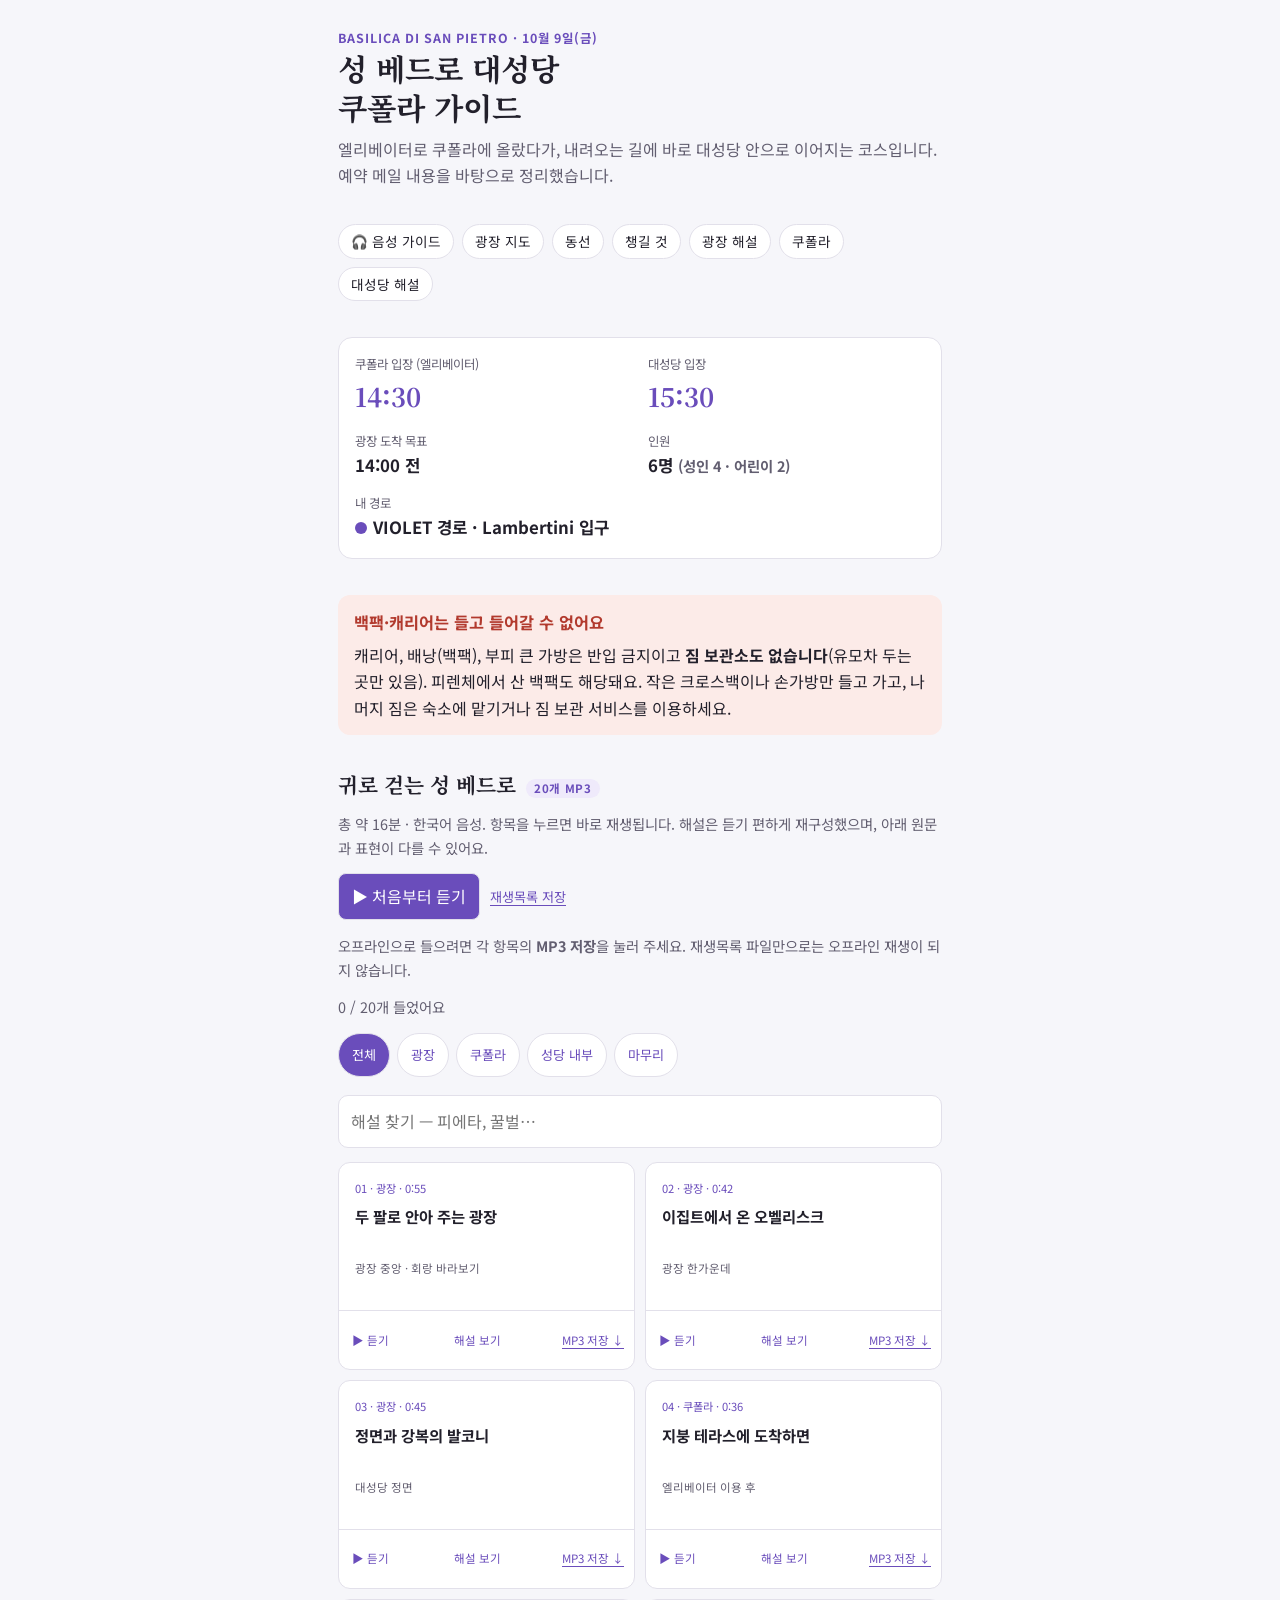
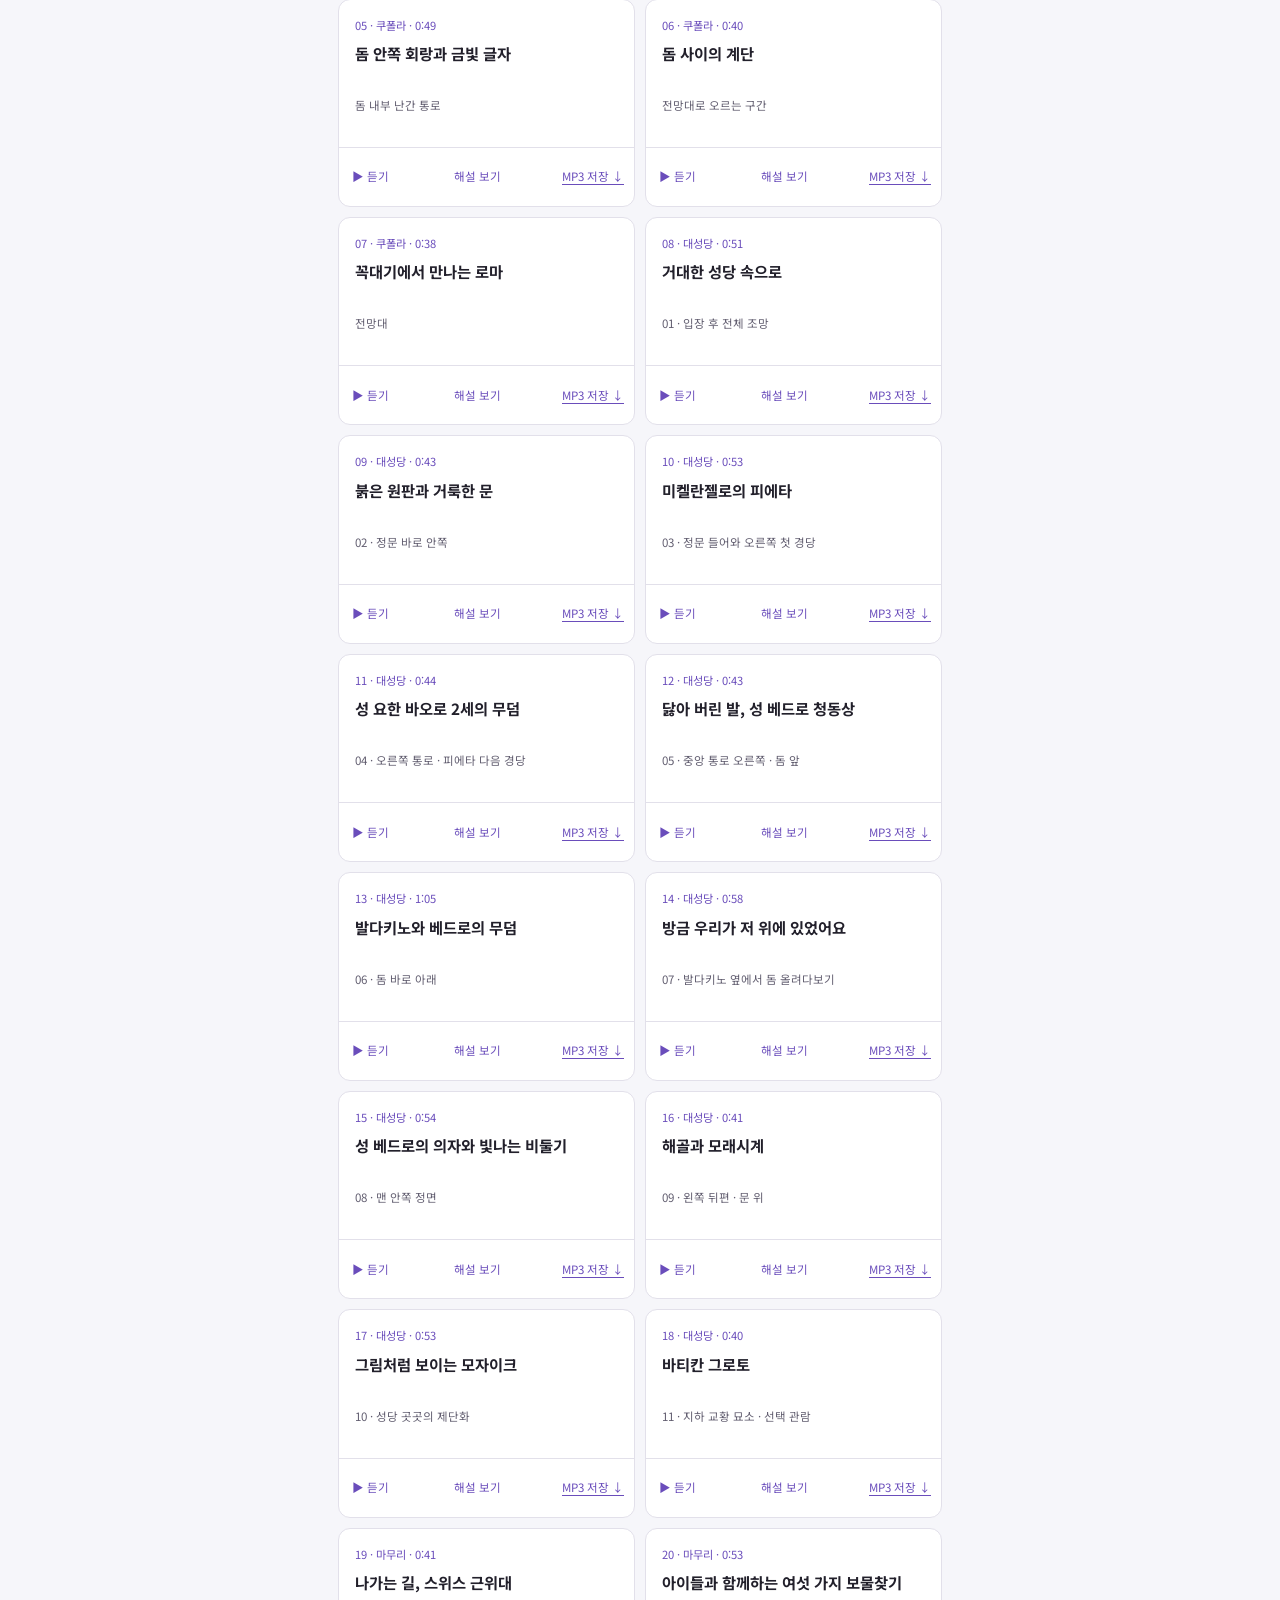
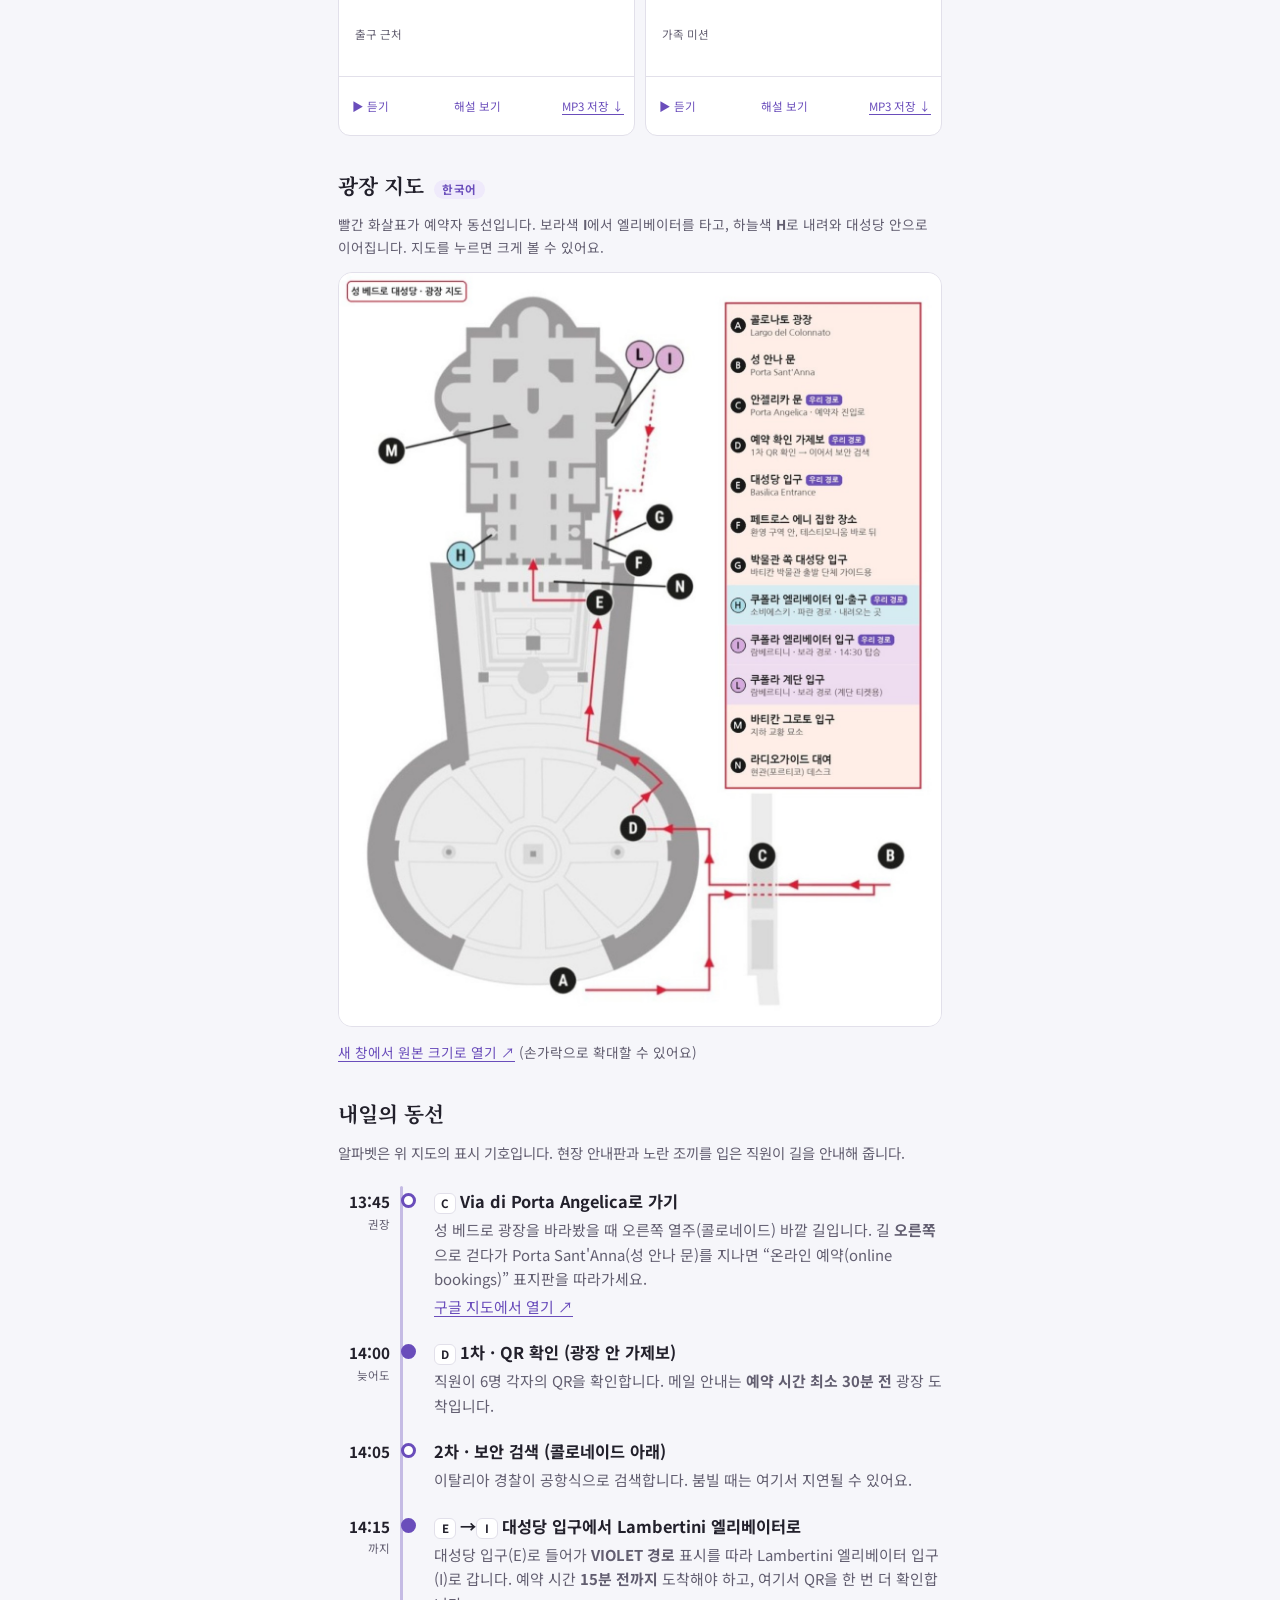
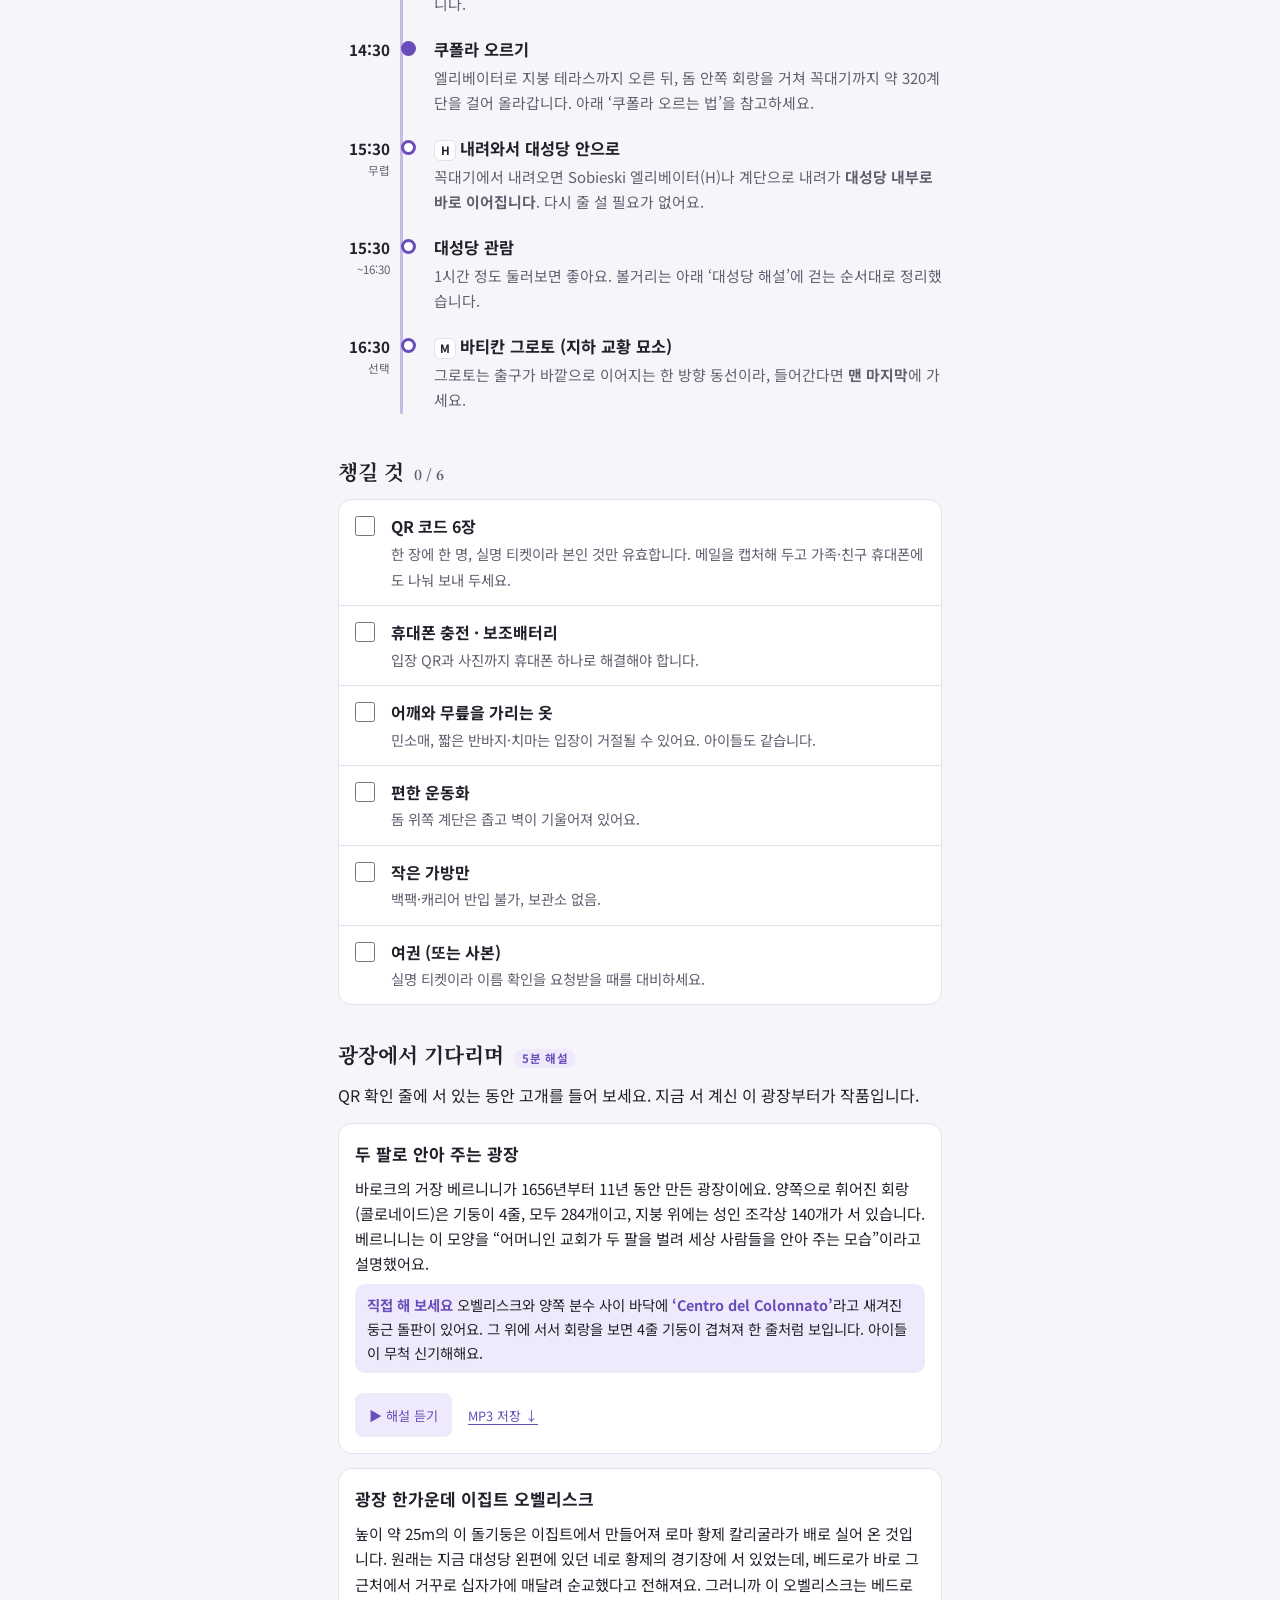
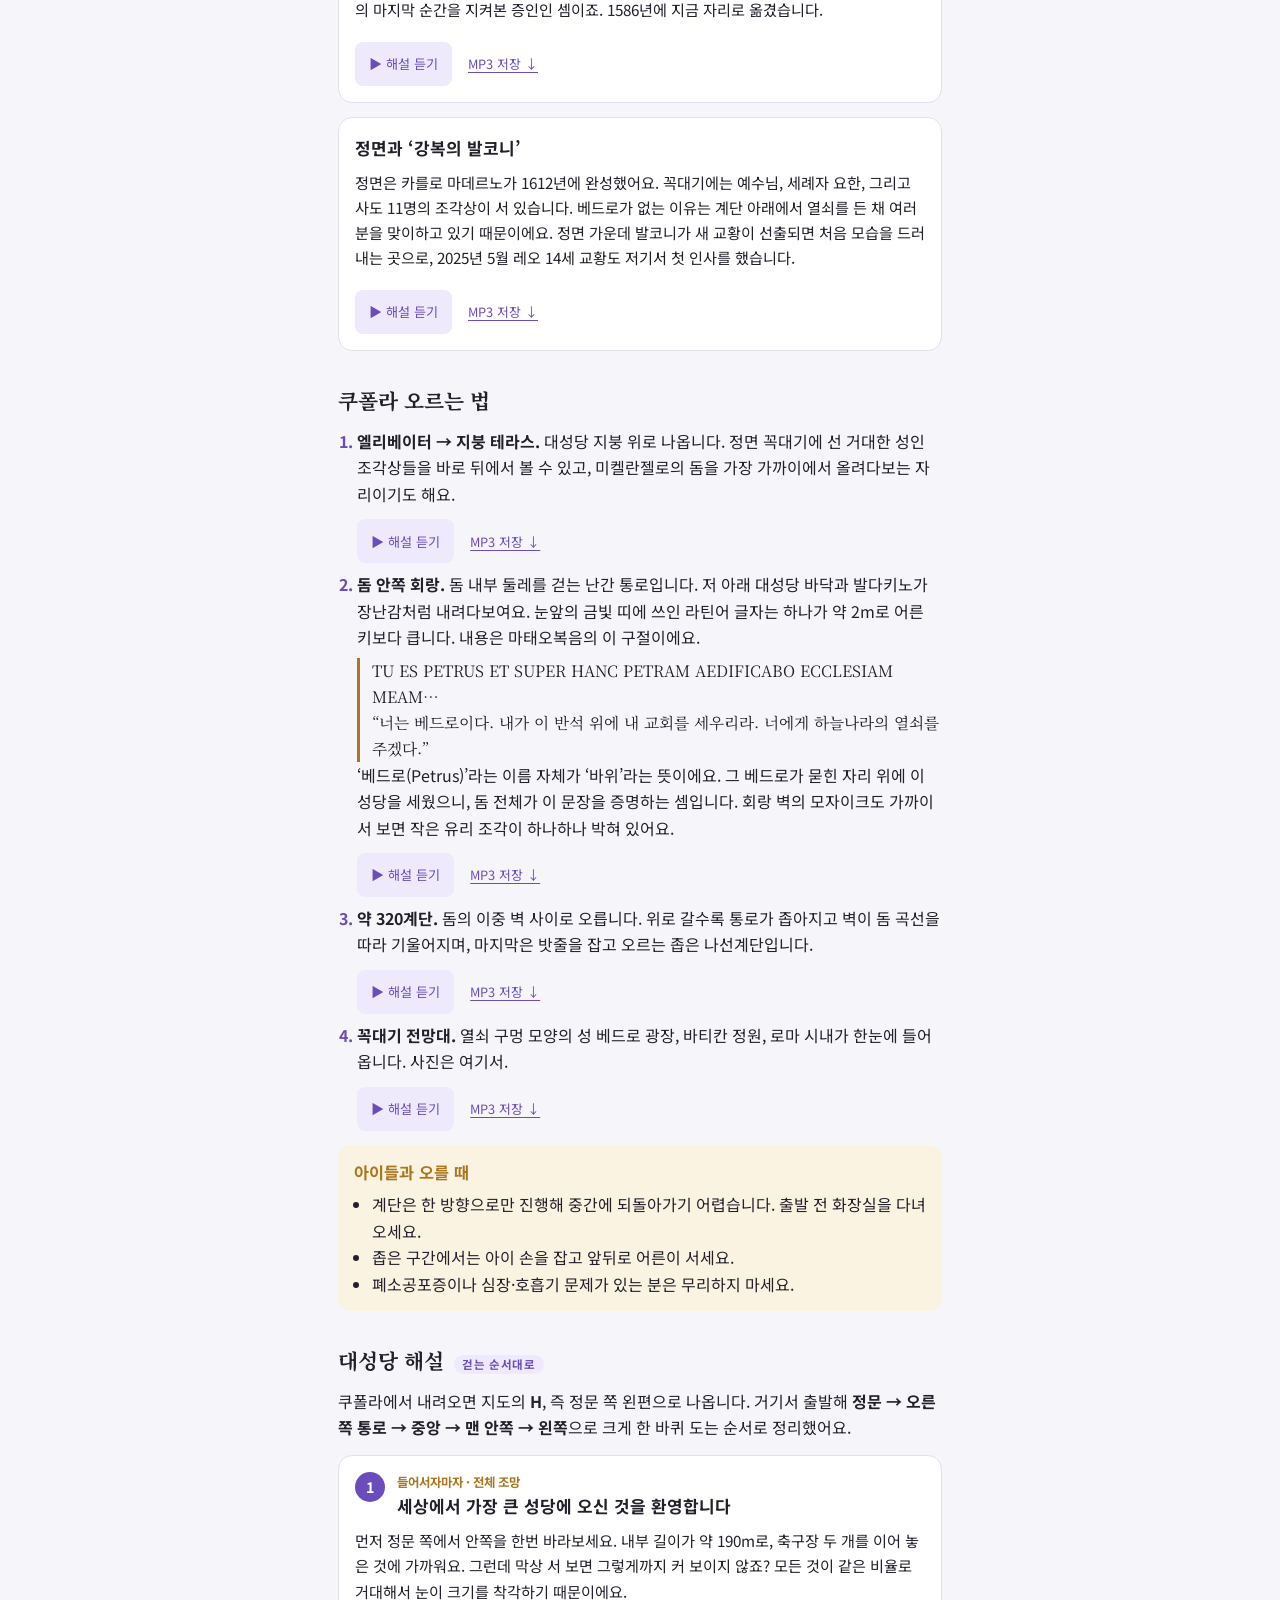
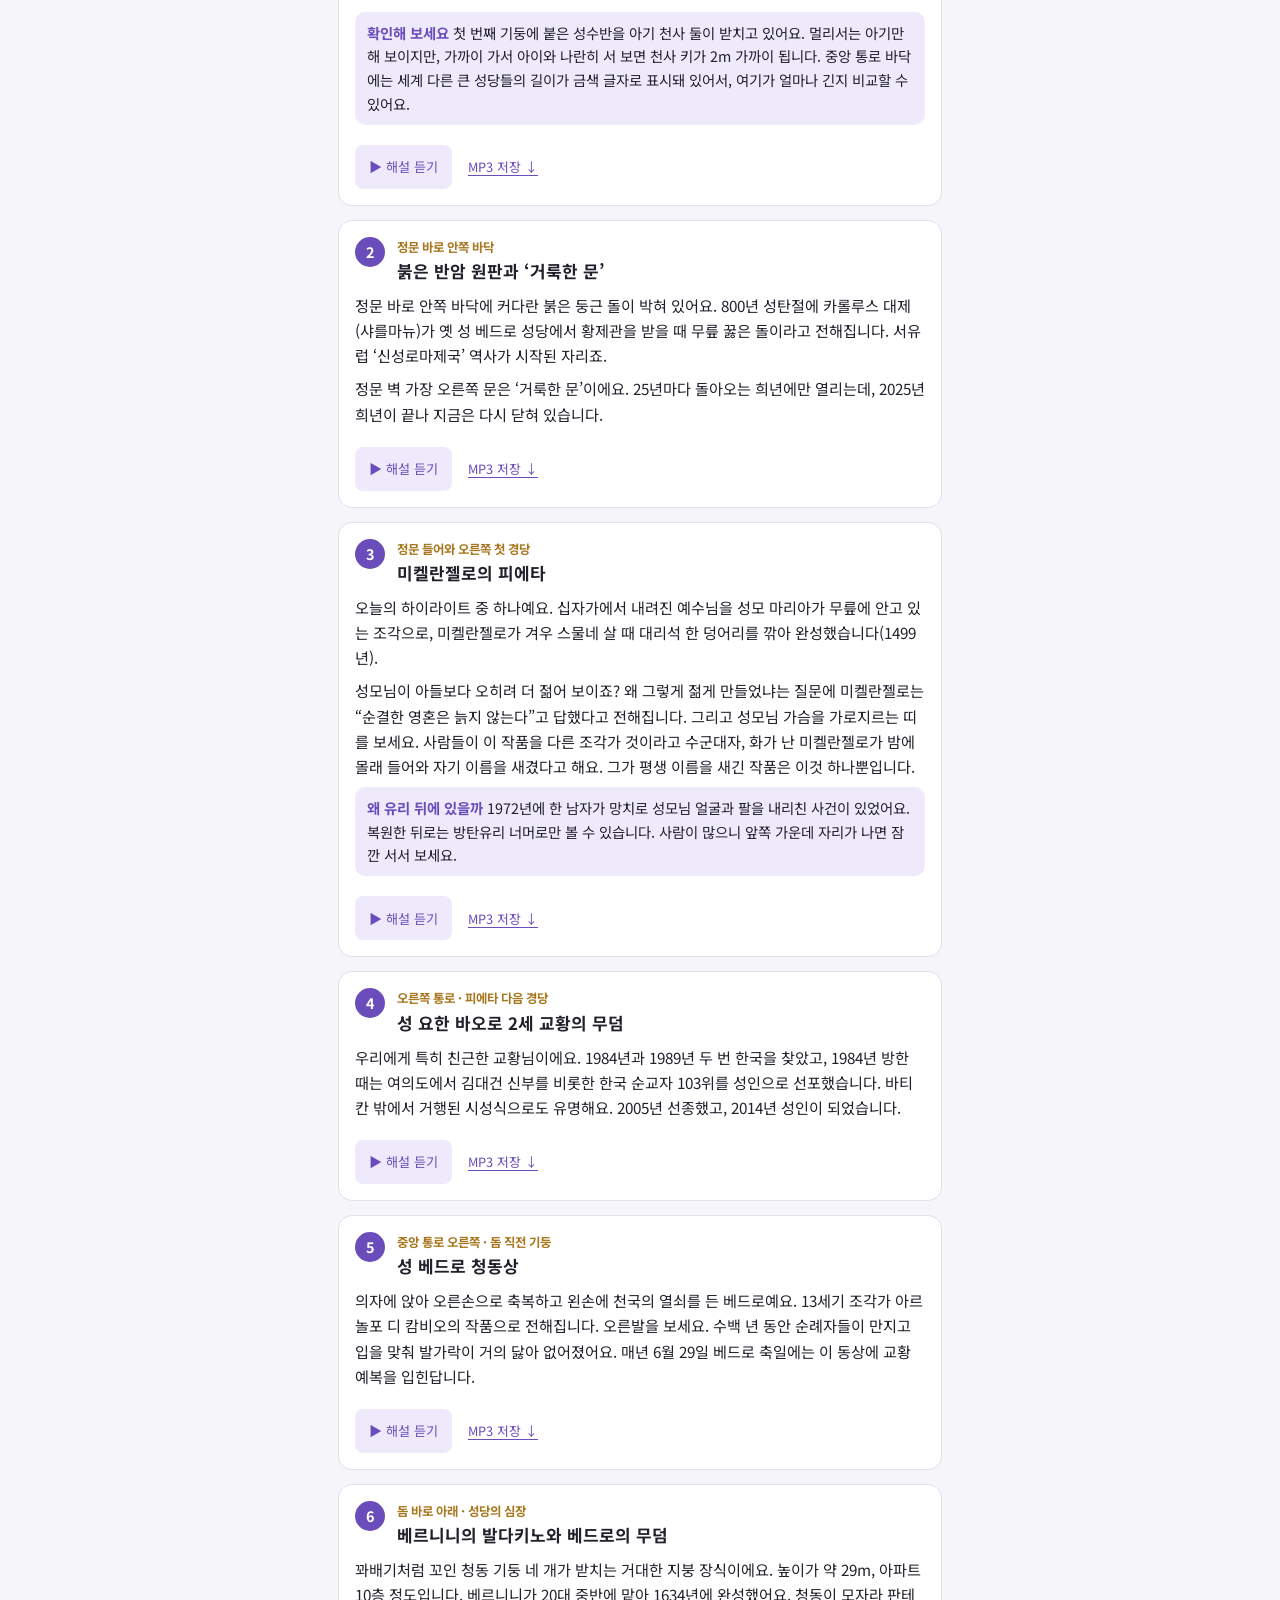
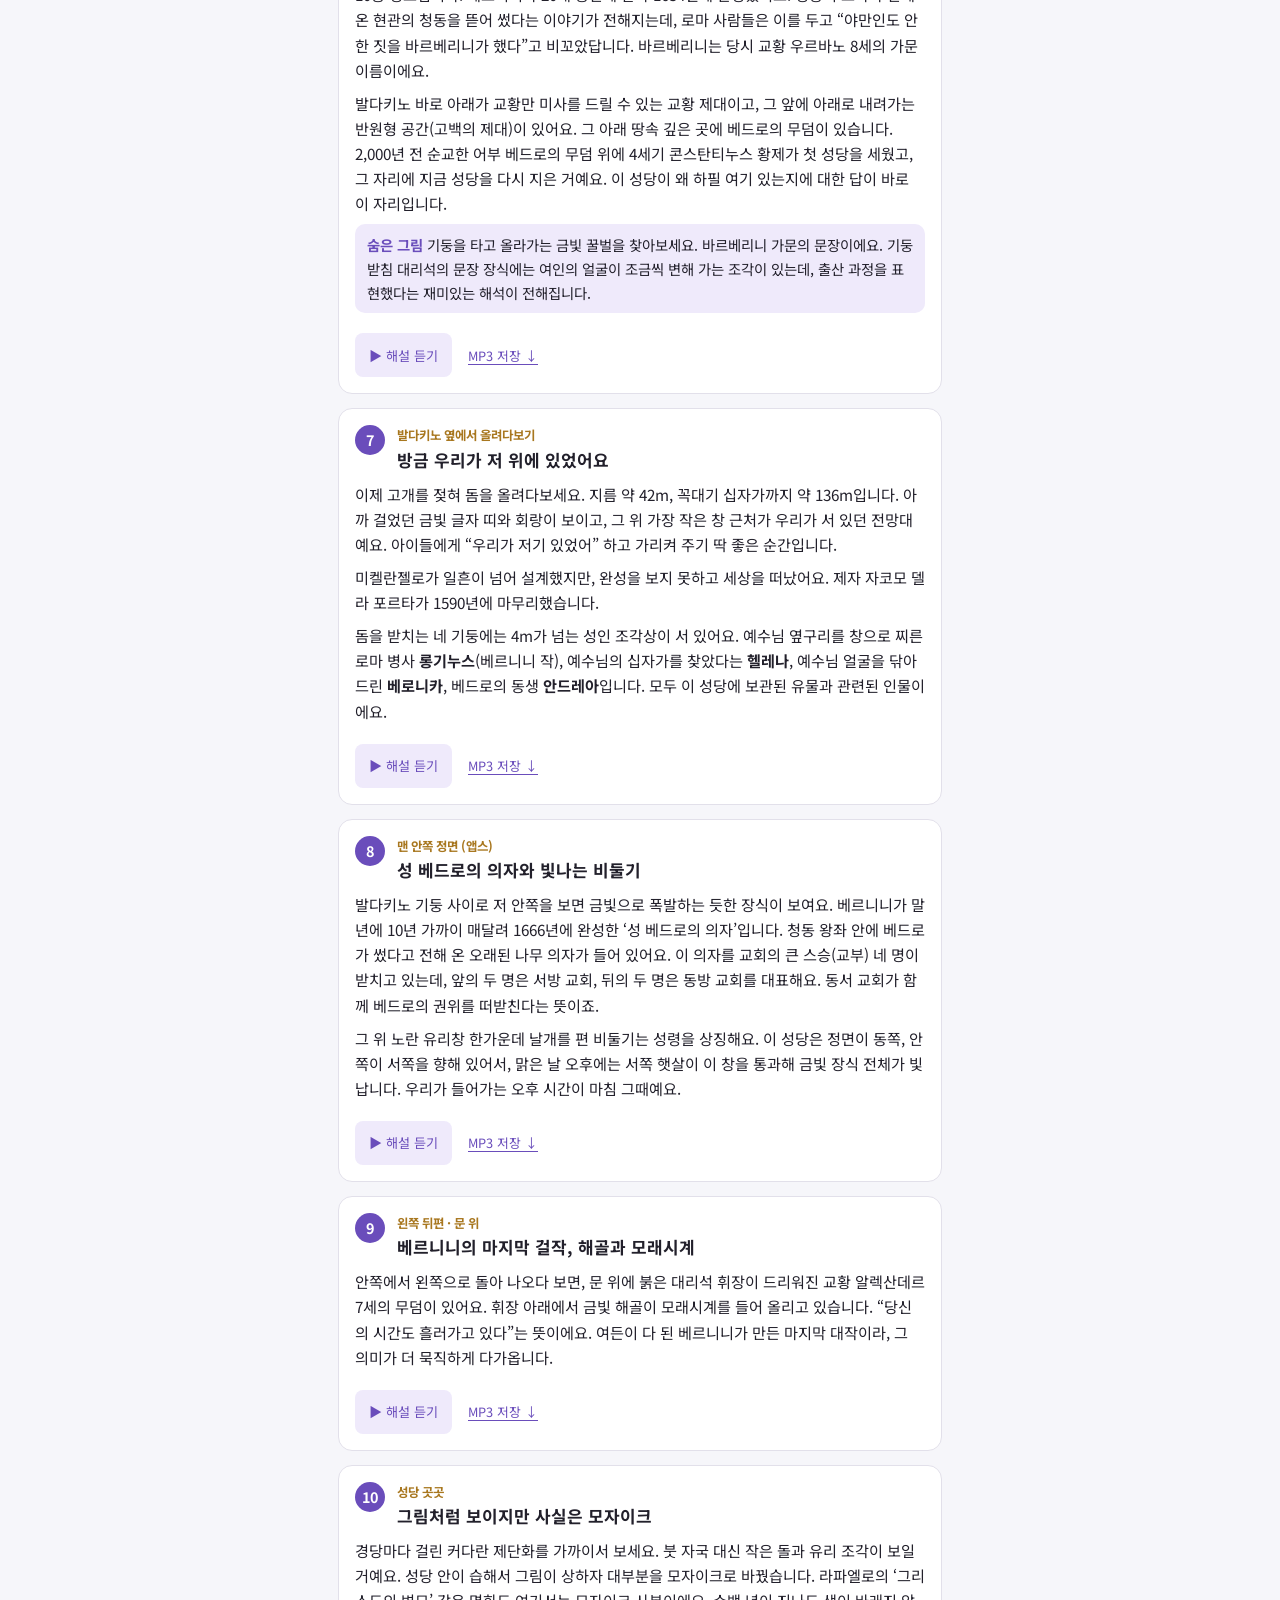
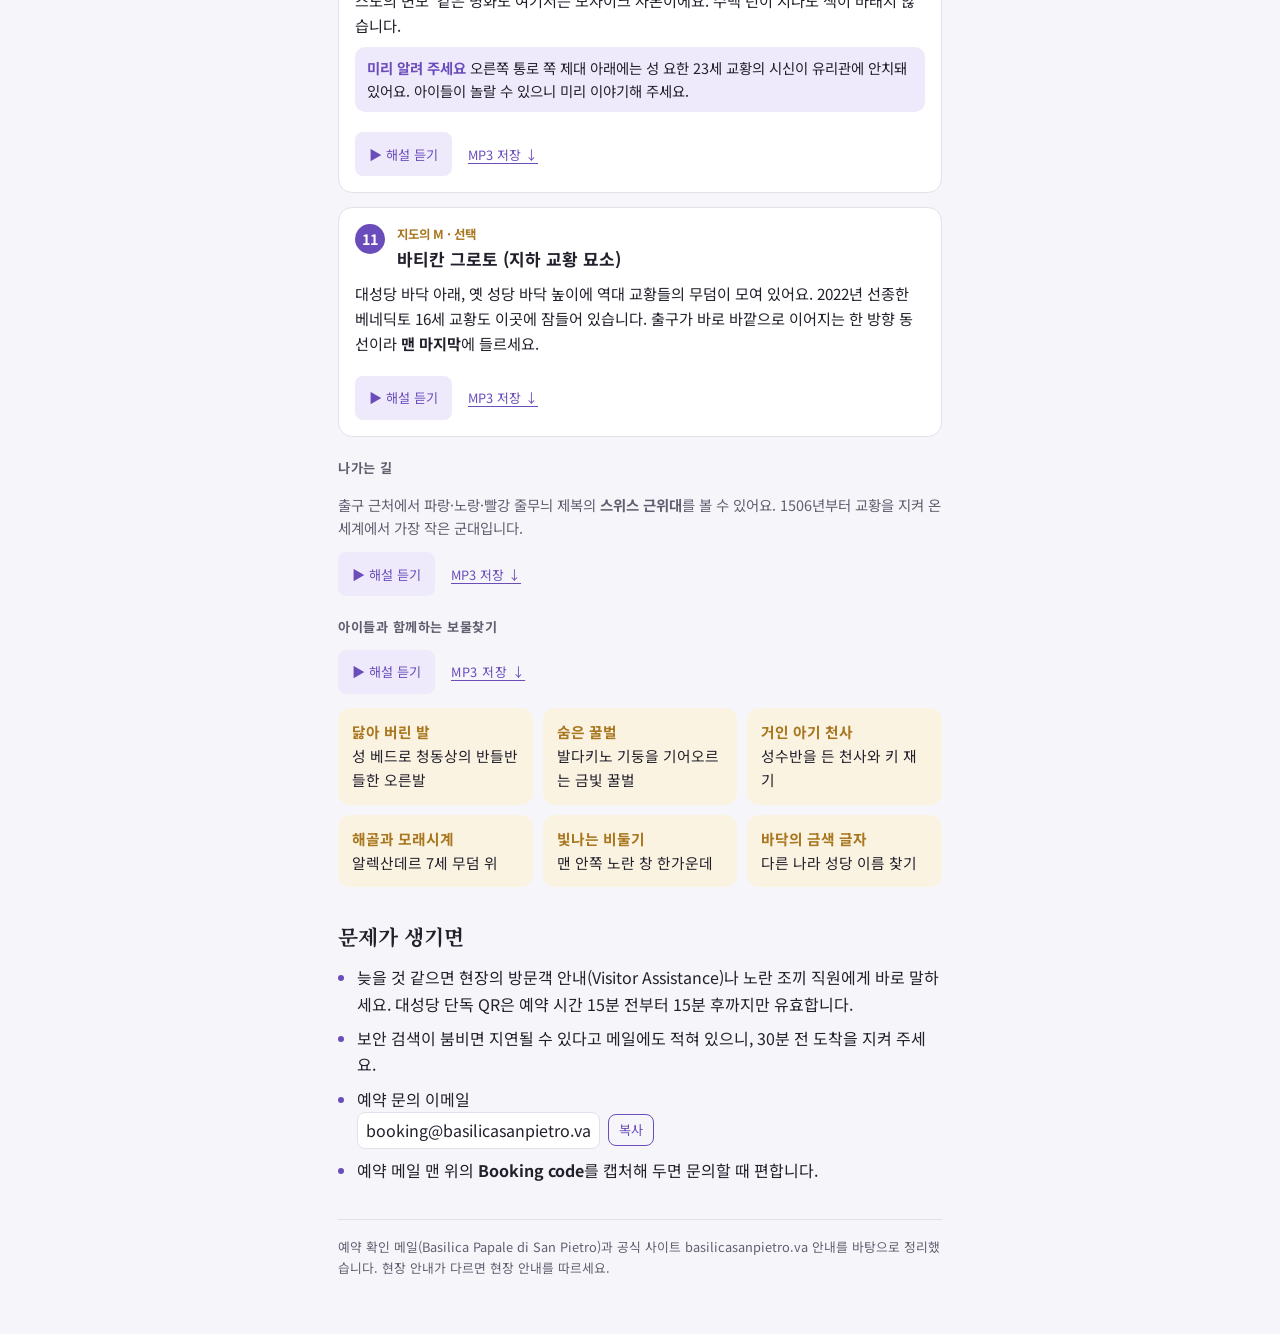
==== st-peters-audio/index.html @ f7f88c73 "Add St. Peter's Korean audio guide with downloadable MP3 tracks" ====
<!doctype html><html lang="ko"><head><meta charset=utf8><meta name=viewport content="width=device-width,initial-scale=1,viewport-fit=cover"><style>:root{color-scheme:light;box-sizing:border-box;padding-top:env(safe-area-inset-top,0px);padding-bottom:env(safe-area-inset-bottom,0px)}html{scroll-padding-top:env(safe-area-inset-top,0px)}body{margin:0;padding:0;font:14px -apple-system,BlinkMacSystemFont,sans-serif;background:#faf9f5;color:#141413}img{max-width:100%}[hidden]:not([hidden=until-found i]){display:none!important}</style><link rel="stylesheet" href="audio-guide.css"></head><body>
<title>성 베드로 쿠폴라 가이드</title>
<link rel="preconnect" href="https://fonts.googleapis.com">
<link rel="preconnect" href="https://fonts.gstatic.com" crossorigin>
<link rel="stylesheet" href="https://fonts.googleapis.com/css2?family=Noto+Sans+KR:wght@400;500;700&family=Noto+Serif+KR:wght@600;700&display=swap">
<style>
/* Layout: one narrow phone-first column; a violet "route rail" ties the day's steps together, mirroring the VIOLET route on the ticket */
:root{
  --bg:#f6f6fa; --surface:#ffffff; --fg:#22202b; --muted:#625e70; --line:#e2e0ea;
  --violet:#6a4dbb; --violet-soft:#efeafb; --gold:#a8771f; --gold-soft:#fbf3e2;
  --warn:#b23a2e; --warn-soft:#fcebe8;
  --display:"Noto Serif KR","Nanum Myeongjo",serif;
  --body:"Noto Sans KR","Apple SD Gothic Neo","Malgun Gothic",system-ui,sans-serif;
}
@media (prefers-color-scheme: dark){:root:not([data-theme="light"]){
  --bg:#15131b; --surface:#1f1c27; --fg:#ece9f4; --muted:#a8a3b8; --line:#34303f;
  --violet:#a891ef; --violet-soft:#2a2340; --gold:#e2b65e; --gold-soft:#2d2618;
  --warn:#f08a7d; --warn-soft:#3a201d; color-scheme:dark}}
:root[data-theme="dark"]{
  --bg:#15131b; --surface:#1f1c27; --fg:#ece9f4; --muted:#a8a3b8; --line:#34303f;
  --violet:#a891ef; --violet-soft:#2a2340; --gold:#e2b65e; --gold-soft:#2d2618;
  --warn:#f08a7d; --warn-soft:#3a201d; color-scheme:dark}

*{box-sizing:border-box}
[hidden]{display:none!important}
body{background:var(--bg);color:var(--fg);font-family:var(--body);font-size:16px;line-height:1.65;margin:0}
.wrap{max-width:640px;margin:0 auto;padding-inline:18px;padding-block:28px 56px;display:flex;flex-direction:column;gap:36px}
h1,h2{font-family:var(--display);text-wrap:balance;margin:0;line-height:1.3}
h1{font-size:1.9rem}
h2{font-size:1.3rem;display:flex;align-items:baseline;gap:10px}
h3{font-size:1.02rem;margin:0}
p{margin:0}
.eyebrow{font-size:.78rem;letter-spacing:.08em;color:var(--violet);font-weight:700}
.lede{color:var(--muted);margin-top:8px}
section{display:flex;flex-direction:column;gap:14px}
.tag{font-family:var(--body);font-size:.72rem;font-weight:700;letter-spacing:.06em;color:var(--violet);background:var(--violet-soft);padding:2px 8px;border-radius:99px}

/* key facts */
.facts{background:var(--surface);border:1px solid var(--line);border-radius:14px;padding:16px;display:grid;grid-template-columns:1fr 1fr;gap:14px 16px}
.fact{min-width:0}
.fact .k{font-size:.78rem;color:var(--muted)}
.fact .v{font-weight:700;font-size:1.05rem;font-variant-numeric:tabular-nums}
.fact .v.big{font-size:1.6rem;color:var(--violet);font-family:var(--display)}
.fact.wide{grid-column:1/-1}
.route{display:inline-flex;align-items:center;gap:6px}
.dot{width:12px;height:12px;border-radius:50%;background:var(--violet);display:inline-block;flex:none}

/* callouts */
.call{border-radius:12px;padding:14px 16px;display:flex;flex-direction:column;gap:6px}
.call.warn{background:var(--warn-soft)}
.call.warn h3{color:var(--warn)}
.call.gold{background:var(--gold-soft)}
.call.gold h3{color:var(--gold)}
.call ul{margin:0;padding-left:1.1em}

/* timeline */
.tl{list-style:none;margin:0;padding:0;position:relative}
.tl::before{content:"";position:absolute;left:62px;top:8px;bottom:8px;width:3px;background:var(--violet);opacity:.35;border-radius:2px}
.tl li{display:grid;grid-template-columns:52px 24px 1fr;gap:0 10px;padding-block:10px}
.tl .t{font-variant-numeric:tabular-nums;font-weight:700;font-size:.95rem;text-align:right;padding-top:1px}
.tl .t small{display:block;font-weight:400;color:var(--muted);font-size:.72rem}
.tl .m{width:15px;height:15px;border-radius:50%;background:var(--surface);border:3px solid var(--violet);margin:5px 0 0 1px;position:relative;z-index:1}
.tl li.key .m{background:var(--violet)}
.tl .c{min-width:0;display:flex;flex-direction:column;gap:3px}
.tl .c p{color:var(--muted);font-size:.93rem}
.pt{display:inline-block;min-width:22px;text-align:center;font-size:.72rem;font-weight:700;border:1px solid var(--line);border-radius:6px;padding:0 5px;margin-right:4px;color:var(--fg);background:var(--surface)}

/* checklist */
.check{list-style:none;margin:0;padding:0;background:var(--surface);border:1px solid var(--line);border-radius:14px;overflow:hidden}
.check li+li{border-top:1px solid var(--line)}
.check label{display:grid;grid-template-columns:24px 1fr;gap:12px;padding:13px 16px;cursor:pointer;align-items:start}
.check input{width:20px;height:20px;margin:3px 0 0;accent-color:var(--violet)}
.check input:focus-visible{outline:2px solid var(--violet);outline-offset:2px}
.check b{display:block}
.check span span{color:var(--muted);font-size:.9rem}
.check input:checked+span{opacity:.5}
.progress{font-size:.85rem;color:var(--muted);font-variant-numeric:tabular-nums}

/* sights */
.sights{display:flex;flex-direction:column;gap:10px}
.sight{background:var(--surface);border:1px solid var(--line);border-radius:12px;padding:13px 16px;display:flex;flex-direction:column;gap:4px}
.sight p{color:var(--muted);font-size:.93rem}
.where{font-size:.78rem;color:var(--gold);font-weight:700}

.steps{margin:0;padding-left:1.2em;display:flex;flex-direction:column;gap:8px}
.steps li::marker{color:var(--violet);font-weight:700}
.muted{color:var(--muted);font-size:.9rem}
a{color:var(--violet);text-underline-offset:3px}
.copy{display:flex;gap:8px;align-items:center;flex-wrap:wrap}
.copy code{font-family:var(--body);background:var(--surface);border:1px solid var(--line);border-radius:8px;padding:4px 8px;user-select:all;word-break:break-all}
.copy button{font:inherit;font-size:.82rem;border:1px solid var(--violet);color:var(--violet);background:transparent;border-radius:8px;padding:4px 10px;cursor:pointer}
.copy button:focus-visible{outline:2px solid var(--violet);outline-offset:2px}
footer{color:var(--muted);font-size:.8rem;border-top:1px solid var(--line);padding-top:16px}
/* nav */
.jump{display:flex;flex-wrap:wrap;gap:8px}
.jump a{font-size:.85rem;text-decoration:none;border:1px solid var(--line);background:var(--surface);color:var(--fg);border-radius:99px;padding:5px 12px}
.jump a:focus-visible{outline:2px solid var(--violet);outline-offset:2px}

/* map */
.map{background:#fff;border:1px solid var(--line);border-radius:14px;overflow:hidden}
.map img{display:block;width:100%;height:auto;cursor:zoom-in}
.maphint{font-size:.85rem;color:var(--muted)}

.lb{position:fixed;inset:0;background:rgba(10,8,16,.92);z-index:50;display:flex;flex-direction:column;align-items:center;justify-content:center;gap:14px;padding:calc(20px + env(safe-area-inset-top,0px)) 16px calc(20px + env(safe-area-inset-bottom,0px))}
.lb img{max-width:min(92vw,560px);max-height:72vh;background:#fff;border-radius:12px;padding:10px}
.lb p{color:#fff;font-weight:700;margin:0}
.lb .row{display:flex;gap:10px}
.lb button{font:inherit;font-size:.95rem;border:0;border-radius:10px;padding:10px 18px;background:#fff;color:#22202b;cursor:pointer}
.lb button:focus-visible{outline:3px solid var(--violet);outline-offset:2px}

/* narration */
.stop{background:var(--surface);border:1px solid var(--line);border-radius:14px;padding:16px;display:flex;flex-direction:column;gap:8px}
.stop .head{display:flex;gap:12px;align-items:flex-start}
.stop .no{flex:none;width:30px;height:30px;border-radius:50%;background:var(--violet);color:#fff;font-weight:700;font-size:.9rem;display:flex;align-items:center;justify-content:center;font-variant-numeric:tabular-nums}
.stop .head div{min-width:0}
.stop h3{font-size:1.06rem}
.stop p{font-size:.95rem}
.stop .look{background:var(--violet-soft);border-radius:10px;padding:9px 12px;font-size:.9rem}
.stop .look b{color:var(--violet)}
.quote{font-family:var(--display);font-size:.98rem;border-left:3px solid var(--gold);padding-left:12px;color:var(--fg)}
.mission{list-style:none;margin:0;padding:0;display:grid;grid-template-columns:repeat(auto-fill,minmax(170px,1fr));gap:10px}
.mission li{background:var(--gold-soft);border-radius:12px;padding:12px 14px;font-size:.92rem}
.mission b{display:block;color:var(--gold)}
.subhead{font-size:.82rem;font-weight:700;color:var(--muted);letter-spacing:.04em;margin-top:6px}

@media (max-width:380px){.facts{grid-template-columns:1fr}.tl::before{left:58px}.tl li{grid-template-columns:48px 24px 1fr}}
@media (prefers-reduced-motion:reduce){*{transition:none!important}}
</style>

<div class="wrap">

<header>
  <div class="eyebrow">BASILICA DI SAN PIETRO · 10월 9일(금)</div>
  <h1>성 베드로 대성당<br>쿠폴라 가이드</h1>
  <p class="lede">엘리베이터로 쿠폴라에 올랐다가, 내려오는 길에 바로 대성당 안으로 이어지는 코스입니다. 예약 메일 내용을 바탕으로 정리했습니다.</p>
</header>

<nav class="jump" aria-label="바로가기">
  <a href="#audio-guide">🎧 음성 가이드</a><a href="#map">광장 지도</a><a href="#h-time">동선</a><a href="#h-check">챙길 것</a><a href="#square">광장 해설</a><a href="#h-dome">쿠폴라</a><a href="#tour">대성당 해설</a>
</nav>

<div class="facts" role="group" aria-label="예약 요약">
  <div class="fact"><div class="k">쿠폴라 입장 (엘리베이터)</div><div class="v big">14:30</div></div>
  <div class="fact"><div class="k">대성당 입장</div><div class="v big">15:30</div></div>
  <div class="fact"><div class="k">광장 도착 목표</div><div class="v">14:00 전</div></div>
  <div class="fact"><div class="k">인원</div><div class="v">6명 <span class="muted">(성인 4 · 어린이 2)</span></div></div>
  <div class="fact wide"><div class="k">내 경로</div><div class="v route"><span class="dot" aria-hidden="true"></span>VIOLET 경로 · Lambertini 입구</div></div>
</div>

<div class="call warn">
  <h3>백팩·캐리어는 들고 들어갈 수 없어요</h3>
  <p>캐리어, 배낭(백팩), 부피 큰 가방은 반입 금지이고 <b>짐 보관소도 없습니다</b>(유모차 두는 곳만 있음). 피렌체에서 산 백팩도 해당돼요. 작은 크로스백이나 손가방만 들고 가고, 나머지 짐은 숙소에 맡기거나 짐 보관 서비스를 이용하세요.</p>
</div>

<section id="audio-guide" aria-labelledby="h-audio"><h2 id="h-audio">귀로 걷는 성 베드로 <span class="tag">20개 MP3</span></h2><p class="muted">총 약 16분 · 한국어 음성. 항목을 누르면 바로 재생됩니다. 해설은 듣기 편하게 재구성했으며, 아래 원문과 표현이 다를 수 있어요.</p><div class="audio-actions"><button id="a-start">▶ 처음부터 듣기</button><button id="a-resume" hidden>이어서 듣기</button><a href="audio-list.m3u" download>재생목록 저장</a></div><p class="muted">오프라인으로 들으려면 각 항목의 <b>MP3 저장</b>을 눌러 주세요. 재생목록 파일만으로는 오프라인 재생이 되지 않습니다.</p><p id="a-progress" class="muted"></p><nav id="a-filters" aria-label="음성 구역 선택"><button data-group="전체" class="selected">전체</button><button data-group="광장">광장</button><button data-group="쿠폴라">쿠폴라</button><button data-group="대성당">성당 내부</button><button data-group="마무리">마무리</button></nav><input id="a-search" type="search" placeholder="해설 찾기 — 피에타, 꿀벌…" aria-label="해설 검색"><div id="a-cards"></div><p id="a-empty" hidden>검색 결과가 없습니다.</p></section>
<section aria-labelledby="h-map" id="map">
  <h2 id="h-map">광장 지도 <span class="tag">한국어</span></h2>
  <p class="maphint">빨간 화살표가 예약자 동선입니다. 보라색 <b>I</b>에서 엘리베이터를 타고, 하늘색 <b>H</b>로 내려와 대성당 안으로 이어집니다. 지도를 누르면 크게 볼 수 있어요.</p>
  <div class="map"><img id="mapimg" src="map_ko.jpg" width="1170" height="1464" alt="성 베드로 광장과 대성당 지도. A 콜로나토 광장, B 성 안나 문, C 안젤리카 문, D 예약 확인 가제보, E 대성당 입구, H 소비에스키 엘리베이터 출구, I 람베르티니 엘리베이터 입구, M 그로토 입구 등 한국어 범례 포함"></div>
  <p class="maphint"><a href="map_ko.jpg" target="_blank" rel="noopener">새 창에서 원본 크기로 열기 ↗</a> (손가락으로 확대할 수 있어요)</p>
</section>

<section aria-labelledby="h-time">
  <h2 id="h-time">내일의 동선</h2>
  <p class="muted">알파벳은 위 지도의 표시 기호입니다. 현장 안내판과 노란 조끼를 입은 직원이 길을 안내해 줍니다.</p>
  <ol class="tl">
    <li><div class="t">13:45<small>권장</small></div><div class="m"></div><div class="c">
      <h3><span class="pt">C</span>Via di Porta Angelica로 가기</h3>
      <p>성 베드로 광장을 바라봤을 때 오른쪽 열주(콜로네이드) 바깥 길입니다. 길 <b>오른쪽</b>으로 걷다가 Porta Sant'Anna(성 안나 문)를 지나면 “온라인 예약(online bookings)” 표지판을 따라가세요.</p>
      <p><a href="https://www.google.com/maps/search/?api=1&query=Via+di+Porta+Angelica+Roma" target="_blank" rel="noopener">구글 지도에서 열기 ↗</a></p>
    </div></li>
    <li class="key"><div class="t">14:00<small>늦어도</small></div><div class="m"></div><div class="c">
      <h3><span class="pt">D</span>1차 · QR 확인 (광장 안 가제보)</h3>
      <p>직원이 6명 각자의 QR을 확인합니다. 메일 안내는 <b>예약 시간 최소 30분 전</b> 광장 도착입니다.</p>
    </div></li>
    <li><div class="t">14:05</div><div class="m"></div><div class="c">
      <h3>2차 · 보안 검색 (콜로네이드 아래)</h3>
      <p>이탈리아 경찰이 공항식으로 검색합니다. 붐빌 때는 여기서 지연될 수 있어요.</p>
    </div></li>
    <li class="key"><div class="t">14:15<small>까지</small></div><div class="m"></div><div class="c">
      <h3><span class="pt">E</span>→<span class="pt">I</span>대성당 입구에서 Lambertini 엘리베이터로</h3>
      <p>대성당 입구(E)로 들어가 <b>VIOLET 경로</b> 표시를 따라 Lambertini 엘리베이터 입구(I)로 갑니다. 예약 시간 <b>15분 전까지</b> 도착해야 하고, 여기서 QR을 한 번 더 확인합니다.</p>
    </div></li>
    <li class="key"><div class="t">14:30</div><div class="m"></div><div class="c">
      <h3>쿠폴라 오르기</h3>
      <p>엘리베이터로 지붕 테라스까지 오른 뒤, 돔 안쪽 회랑을 거쳐 꼭대기까지 약 320계단을 걸어 올라갑니다. 아래 ‘쿠폴라 오르는 법’을 참고하세요.</p>
    </div></li>
    <li><div class="t">15:30<small>무렵</small></div><div class="m"></div><div class="c">
      <h3><span class="pt">H</span>내려와서 대성당 안으로</h3>
      <p>꼭대기에서 내려오면 Sobieski 엘리베이터(H)나 계단으로 내려가 <b>대성당 내부로 바로 이어집니다</b>. 다시 줄 설 필요가 없어요.</p>
    </div></li>
    <li><div class="t">15:30<small>~16:30</small></div><div class="m"></div><div class="c">
      <h3>대성당 관람</h3>
      <p>1시간 정도 둘러보면 좋아요. 볼거리는 아래 ‘대성당 해설’에 걷는 순서대로 정리했습니다.</p>
    </div></li>
    <li><div class="t">16:30<small>선택</small></div><div class="m"></div><div class="c">
      <h3><span class="pt">M</span>바티칸 그로토 (지하 교황 묘소)</h3>
      <p>그로토는 출구가 바깥으로 이어지는 한 방향 동선이라, 들어간다면 <b>맨 마지막</b>에 가세요.</p>
    </div></li>
  </ol>
</section>

<section aria-labelledby="h-check">
  <h2 id="h-check">챙길 것 <span class="progress" id="progress" aria-live="polite"></span></h2>
  <ul class="check" id="checklist">
    <li><label for="c1"><input type="checkbox" id="c1"><span><b>QR 코드 6장</b><span>한 장에 한 명, 실명 티켓이라 본인 것만 유효합니다. 메일을 캡처해 두고 가족·친구 휴대폰에도 나눠 보내 두세요.</span></span></label></li>
    <li><label for="c4"><input type="checkbox" id="c4"><span><b>휴대폰 충전 · 보조배터리</b><span>입장 QR과 사진까지 휴대폰 하나로 해결해야 합니다.</span></span></label></li>
    <li><label for="c5"><input type="checkbox" id="c5"><span><b>어깨와 무릎을 가리는 옷</b><span>민소매, 짧은 반바지·치마는 입장이 거절될 수 있어요. 아이들도 같습니다.</span></span></label></li>
    <li><label for="c6"><input type="checkbox" id="c6"><span><b>편한 운동화</b><span>돔 위쪽 계단은 좁고 벽이 기울어져 있어요.</span></span></label></li>
    <li><label for="c7"><input type="checkbox" id="c7"><span><b>작은 가방만</b><span>백팩·캐리어 반입 불가, 보관소 없음.</span></span></label></li>
    <li><label for="c8"><input type="checkbox" id="c8"><span><b>여권 (또는 사본)</b><span>실명 티켓이라 이름 확인을 요청받을 때를 대비하세요.</span></span></label></li>
  </ul>
</section>

<section aria-labelledby="h-square" id="square">
  <h2 id="h-square">광장에서 기다리며 <span class="tag">5분 해설</span></h2>
  <p>QR 확인 줄에 서 있는 동안 고개를 들어 보세요. 지금 서 계신 이 광장부터가 작품입니다.</p>
  <div class="stop">
    <h3>두 팔로 안아 주는 광장</h3>
    <p>바로크의 거장 베르니니가 1656년부터 11년 동안 만든 광장이에요. 양쪽으로 휘어진 회랑(콜로네이드)은 기둥이 4줄, 모두 284개이고, 지붕 위에는 성인 조각상 140개가 서 있습니다. 베르니니는 이 모양을 “어머니인 교회가 두 팔을 벌려 세상 사람들을 안아 주는 모습”이라고 설명했어요.</p>
    <p class="look"><b>직접 해 보세요</b> 오벨리스크와 양쪽 분수 사이 바닥에 <b>‘Centro del Colonnato’</b>라고 새겨진 둥근 돌판이 있어요. 그 위에 서서 회랑을 보면 4줄 기둥이 겹쳐져 한 줄처럼 보입니다. 아이들이 무척 신기해해요.</p>
  </div>
  <div class="stop">
    <h3>광장 한가운데 이집트 오벨리스크</h3>
    <p>높이 약 25m의 이 돌기둥은 이집트에서 만들어져 로마 황제 칼리굴라가 배로 실어 온 것입니다. 원래는 지금 대성당 왼편에 있던 네로 황제의 경기장에 서 있었는데, 베드로가 바로 그 근처에서 거꾸로 십자가에 매달려 순교했다고 전해져요. 그러니까 이 오벨리스크는 베드로의 마지막 순간을 지켜본 증인인 셈이죠. 1586년에 지금 자리로 옮겼습니다.</p>
  </div>
  <div class="stop">
    <h3>정면과 ‘강복의 발코니’</h3>
    <p>정면은 카를로 마데르노가 1612년에 완성했어요. 꼭대기에는 예수님, 세례자 요한, 그리고 사도 11명의 조각상이 서 있습니다. 베드로가 없는 이유는 계단 아래에서 열쇠를 든 채 여러분을 맞이하고 있기 때문이에요. 정면 가운데 발코니가 새 교황이 선출되면 처음 모습을 드러내는 곳으로, 2025년 5월 레오 14세 교황도 저기서 첫 인사를 했습니다.</p>
  </div>
</section>

<section aria-labelledby="h-dome">
  <h2 id="h-dome">쿠폴라 오르는 법</h2>
  <ol class="steps">
    <li><b>엘리베이터 → 지붕 테라스.</b> 대성당 지붕 위로 나옵니다. 정면 꼭대기에 선 거대한 성인 조각상들을 바로 뒤에서 볼 수 있고, 미켈란젤로의 돔을 가장 가까이에서 올려다보는 자리이기도 해요.</li>
    <li><b>돔 안쪽 회랑.</b> 돔 내부 둘레를 걷는 난간 통로입니다. 저 아래 대성당 바닥과 발다키노가 장난감처럼 내려다보여요. 눈앞의 금빛 띠에 쓰인 라틴어 글자는 하나가 약 2m로 어른 키보다 큽니다. 내용은 마태오복음의 이 구절이에요.
      <p class="quote" style="margin-top:8px">TU ES PETRUS ET SUPER HANC PETRAM AEDIFICABO ECCLESIAM MEAM…<br>“너는 베드로이다. 내가 이 반석 위에 내 교회를 세우리라. 너에게 하늘나라의 열쇠를 주겠다.”</p>
      ‘베드로(Petrus)’라는 이름 자체가 ‘바위’라는 뜻이에요. 그 베드로가 묻힌 자리 위에 이 성당을 세웠으니, 돔 전체가 이 문장을 증명하는 셈입니다. 회랑 벽의 모자이크도 가까이서 보면 작은 유리 조각이 하나하나 박혀 있어요.</li>
    <li><b>약 320계단.</b> 돔의 이중 벽 사이로 오릅니다. 위로 갈수록 통로가 좁아지고 벽이 돔 곡선을 따라 기울어지며, 마지막은 밧줄을 잡고 오르는 좁은 나선계단입니다.</li>
    <li><b>꼭대기 전망대.</b> 열쇠 구멍 모양의 성 베드로 광장, 바티칸 정원, 로마 시내가 한눈에 들어옵니다. 사진은 여기서.</li>
  </ol>
  <div class="call gold">
    <h3>아이들과 오를 때</h3>
    <ul>
      <li>계단은 한 방향으로만 진행해 중간에 되돌아가기 어렵습니다. 출발 전 화장실을 다녀오세요.</li>
      <li>좁은 구간에서는 아이 손을 잡고 앞뒤로 어른이 서세요.</li>
      <li>폐소공포증이나 심장·호흡기 문제가 있는 분은 무리하지 마세요.</li>
    </ul>
  </div>
</section>

<section aria-labelledby="h-tour" id="tour">
  <h2 id="h-tour">대성당 해설 <span class="tag">걷는 순서대로</span></h2>
  <p>쿠폴라에서 내려오면 지도의 <b>H</b>, 즉 정문 쪽 왼편으로 나옵니다. 거기서 출발해 <b>정문 → 오른쪽 통로 → 중앙 → 맨 안쪽 → 왼쪽</b>으로 크게 한 바퀴 도는 순서로 정리했어요.</p>

  <div class="stop">
    <div class="head"><span class="no">1</span><div><div class="where">들어서자마자 · 전체 조망</div><h3>세상에서 가장 큰 성당에 오신 것을 환영합니다</h3></div></div>
    <p>먼저 정문 쪽에서 안쪽을 한번 바라보세요. 내부 길이가 약 190m로, 축구장 두 개를 이어 놓은 것에 가까워요. 그런데 막상 서 보면 그렇게까지 커 보이지 않죠? 모든 것이 같은 비율로 거대해서 눈이 크기를 착각하기 때문이에요.</p>
    <p class="look"><b>확인해 보세요</b> 첫 번째 기둥에 붙은 성수반을 아기 천사 둘이 받치고 있어요. 멀리서는 아기만 해 보이지만, 가까이 가서 아이와 나란히 서 보면 천사 키가 2m 가까이 됩니다. 중앙 통로 바닥에는 세계 다른 큰 성당들의 길이가 금색 글자로 표시돼 있어서, 여기가 얼마나 긴지 비교할 수 있어요.</p>
  </div>

  <div class="stop">
    <div class="head"><span class="no">2</span><div><div class="where">정문 바로 안쪽 바닥</div><h3>붉은 반암 원판과 ‘거룩한 문’</h3></div></div>
    <p>정문 바로 안쪽 바닥에 커다란 붉은 둥근 돌이 박혀 있어요. 800년 성탄절에 카롤루스 대제(샤를마뉴)가 옛 성 베드로 성당에서 황제관을 받을 때 무릎 꿇은 돌이라고 전해집니다. 서유럽 ‘신성로마제국’ 역사가 시작된 자리죠.</p>
    <p>정문 벽 가장 오른쪽 문은 ‘거룩한 문’이에요. 25년마다 돌아오는 희년에만 열리는데, 2025년 희년이 끝나 지금은 다시 닫혀 있습니다.</p>
  </div>

  <div class="stop">
    <div class="head"><span class="no">3</span><div><div class="where">정문 들어와 오른쪽 첫 경당</div><h3>미켈란젤로의 피에타</h3></div></div>
    <p>오늘의 하이라이트 중 하나예요. 십자가에서 내려진 예수님을 성모 마리아가 무릎에 안고 있는 조각으로, 미켈란젤로가 겨우 스물네 살 때 대리석 한 덩어리를 깎아 완성했습니다(1499년).</p>
    <p>성모님이 아들보다 오히려 더 젊어 보이죠? 왜 그렇게 젊게 만들었냐는 질문에 미켈란젤로는 “순결한 영혼은 늙지 않는다”고 답했다고 전해집니다. 그리고 성모님 가슴을 가로지르는 띠를 보세요. 사람들이 이 작품을 다른 조각가 것이라고 수군대자, 화가 난 미켈란젤로가 밤에 몰래 들어와 자기 이름을 새겼다고 해요. 그가 평생 이름을 새긴 작품은 이것 하나뿐입니다.</p>
    <p class="look"><b>왜 유리 뒤에 있을까</b> 1972년에 한 남자가 망치로 성모님 얼굴과 팔을 내리친 사건이 있었어요. 복원한 뒤로는 방탄유리 너머로만 볼 수 있습니다. 사람이 많으니 앞쪽 가운데 자리가 나면 잠깐 서서 보세요.</p>
  </div>

  <div class="stop">
    <div class="head"><span class="no">4</span><div><div class="where">오른쪽 통로 · 피에타 다음 경당</div><h3>성 요한 바오로 2세 교황의 무덤</h3></div></div>
    <p>우리에게 특히 친근한 교황님이에요. 1984년과 1989년 두 번 한국을 찾았고, 1984년 방한 때는 여의도에서 김대건 신부를 비롯한 한국 순교자 103위를 성인으로 선포했습니다. 바티칸 밖에서 거행된 시성식으로도 유명해요. 2005년 선종했고, 2014년 성인이 되었습니다.</p>
  </div>

  <div class="stop">
    <div class="head"><span class="no">5</span><div><div class="where">중앙 통로 오른쪽 · 돔 직전 기둥</div><h3>성 베드로 청동상</h3></div></div>
    <p>의자에 앉아 오른손으로 축복하고 왼손에 천국의 열쇠를 든 베드로예요. 13세기 조각가 아르놀포 디 캄비오의 작품으로 전해집니다. 오른발을 보세요. 수백 년 동안 순례자들이 만지고 입을 맞춰 발가락이 거의 닳아 없어졌어요. 매년 6월 29일 베드로 축일에는 이 동상에 교황 예복을 입힌답니다.</p>
  </div>

  <div class="stop">
    <div class="head"><span class="no">6</span><div><div class="where">돔 바로 아래 · 성당의 심장</div><h3>베르니니의 발다키노와 베드로의 무덤</h3></div></div>
    <p>꽈배기처럼 꼬인 청동 기둥 네 개가 받치는 거대한 지붕 장식이에요. 높이가 약 29m, 아파트 10층 정도입니다. 베르니니가 20대 중반에 맡아 1634년에 완성했어요. 청동이 모자라 판테온 현관의 청동을 뜯어 썼다는 이야기가 전해지는데, 로마 사람들은 이를 두고 “야만인도 안 한 짓을 바르베리니가 했다”고 비꼬았답니다. 바르베리니는 당시 교황 우르바노 8세의 가문 이름이에요.</p>
    <p>발다키노 바로 아래가 교황만 미사를 드릴 수 있는 교황 제대이고, 그 앞에 아래로 내려가는 반원형 공간(고백의 제대)이 있어요. 그 아래 땅속 깊은 곳에 베드로의 무덤이 있습니다. 2,000년 전 순교한 어부 베드로의 무덤 위에 4세기 콘스탄티누스 황제가 첫 성당을 세웠고, 그 자리에 지금 성당을 다시 지은 거예요. 이 성당이 왜 하필 여기 있는지에 대한 답이 바로 이 자리입니다.</p>
    <p class="look"><b>숨은 그림</b> 기둥을 타고 올라가는 금빛 꿀벌을 찾아보세요. 바르베리니 가문의 문장이에요. 기둥 받침 대리석의 문장 장식에는 여인의 얼굴이 조금씩 변해 가는 조각이 있는데, 출산 과정을 표현했다는 재미있는 해석이 전해집니다.</p>
  </div>

  <div class="stop">
    <div class="head"><span class="no">7</span><div><div class="where">발다키노 옆에서 올려다보기</div><h3>방금 우리가 저 위에 있었어요</h3></div></div>
    <p>이제 고개를 젖혀 돔을 올려다보세요. 지름 약 42m, 꼭대기 십자가까지 약 136m입니다. 아까 걸었던 금빛 글자 띠와 회랑이 보이고, 그 위 가장 작은 창 근처가 우리가 서 있던 전망대예요. 아이들에게 “우리가 저기 있었어” 하고 가리켜 주기 딱 좋은 순간입니다.</p>
    <p>미켈란젤로가 일흔이 넘어 설계했지만, 완성을 보지 못하고 세상을 떠났어요. 제자 자코모 델라 포르타가 1590년에 마무리했습니다.</p>
    <p>돔을 받치는 네 기둥에는 4m가 넘는 성인 조각상이 서 있어요. 예수님 옆구리를 창으로 찌른 로마 병사 <b>롱기누스</b>(베르니니 작), 예수님의 십자가를 찾았다는 <b>헬레나</b>, 예수님 얼굴을 닦아 드린 <b>베로니카</b>, 베드로의 동생 <b>안드레아</b>입니다. 모두 이 성당에 보관된 유물과 관련된 인물이에요.</p>
  </div>

  <div class="stop">
    <div class="head"><span class="no">8</span><div><div class="where">맨 안쪽 정면 (앱스)</div><h3>성 베드로의 의자와 빛나는 비둘기</h3></div></div>
    <p>발다키노 기둥 사이로 저 안쪽을 보면 금빛으로 폭발하는 듯한 장식이 보여요. 베르니니가 말년에 10년 가까이 매달려 1666년에 완성한 ‘성 베드로의 의자’입니다. 청동 왕좌 안에 베드로가 썼다고 전해 온 오래된 나무 의자가 들어 있어요. 이 의자를 교회의 큰 스승(교부) 네 명이 받치고 있는데, 앞의 두 명은 서방 교회, 뒤의 두 명은 동방 교회를 대표해요. 동서 교회가 함께 베드로의 권위를 떠받친다는 뜻이죠.</p>
    <p>그 위 노란 유리창 한가운데 날개를 편 비둘기는 성령을 상징해요. 이 성당은 정면이 동쪽, 안쪽이 서쪽을 향해 있어서, 맑은 날 오후에는 서쪽 햇살이 이 창을 통과해 금빛 장식 전체가 빛납니다. 우리가 들어가는 오후 시간이 마침 그때예요.</p>
  </div>

  <div class="stop">
    <div class="head"><span class="no">9</span><div><div class="where">왼쪽 뒤편 · 문 위</div><h3>베르니니의 마지막 걸작, 해골과 모래시계</h3></div></div>
    <p>안쪽에서 왼쪽으로 돌아 나오다 보면, 문 위에 붉은 대리석 휘장이 드리워진 교황 알렉산데르 7세의 무덤이 있어요. 휘장 아래에서 금빛 해골이 모래시계를 들어 올리고 있습니다. “당신의 시간도 흘러가고 있다”는 뜻이에요. 여든이 다 된 베르니니가 만든 마지막 대작이라, 그 의미가 더 묵직하게 다가옵니다.</p>
  </div>

  <div class="stop">
    <div class="head"><span class="no">10</span><div><div class="where">성당 곳곳</div><h3>그림처럼 보이지만 사실은 모자이크</h3></div></div>
    <p>경당마다 걸린 커다란 제단화를 가까이서 보세요. 붓 자국 대신 작은 돌과 유리 조각이 보일 거예요. 성당 안이 습해서 그림이 상하자 대부분을 모자이크로 바꿨습니다. 라파엘로의 ‘그리스도의 변모’ 같은 명화도 여기서는 모자이크 사본이에요. 수백 년이 지나도 색이 바래지 않습니다.</p>
    <p class="look"><b>미리 알려 주세요</b> 오른쪽 통로 쪽 제대 아래에는 성 요한 23세 교황의 시신이 유리관에 안치돼 있어요. 아이들이 놀랄 수 있으니 미리 이야기해 주세요.</p>
  </div>

  <div class="stop">
    <div class="head"><span class="no">11</span><div><div class="where">지도의 M · 선택</div><h3>바티칸 그로토 (지하 교황 묘소)</h3></div></div>
    <p>대성당 바닥 아래, 옛 성당 바닥 높이에 역대 교황들의 무덤이 모여 있어요. 2022년 선종한 베네딕토 16세 교황도 이곳에 잠들어 있습니다. 출구가 바로 바깥으로 이어지는 한 방향 동선이라 <b>맨 마지막</b>에 들르세요.</p>
  </div>

  <p class="subhead">나가는 길</p>
  <p class="muted">출구 근처에서 파랑·노랑·빨강 줄무늬 제복의 <b>스위스 근위대</b>를 볼 수 있어요. 1506년부터 교황을 지켜 온 세계에서 가장 작은 군대입니다.</p>

  <p class="subhead">아이들과 함께하는 보물찾기</p>
  <ul class="mission">
    <li><b>닳아 버린 발</b>성 베드로 청동상의 반들반들한 오른발</li>
    <li><b>숨은 꿀벌</b>발다키노 기둥을 기어오르는 금빛 꿀벌</li>
    <li><b>거인 아기 천사</b>성수반을 든 천사와 키 재기</li>
    <li><b>해골과 모래시계</b>알렉산데르 7세 무덤 위</li>
    <li><b>빛나는 비둘기</b>맨 안쪽 노란 창 한가운데</li>
    <li><b>바닥의 금색 글자</b>다른 나라 성당 이름 찾기</li>
  </ul>
</section>

<section aria-labelledby="h-help">
  <h2 id="h-help">문제가 생기면</h2>
  <ul class="steps" style="list-style:disc">
    <li>늦을 것 같으면 현장의 방문객 안내(Visitor Assistance)나 노란 조끼 직원에게 바로 말하세요. 대성당 단독 QR은 예약 시간 15분 전부터 15분 후까지만 유효합니다.</li>
    <li>보안 검색이 붐비면 지연될 수 있다고 메일에도 적혀 있으니, 30분 전 도착을 지켜 주세요.</li>
    <li>예약 문의 이메일
      <div class="copy"><code id="mail">booking@basilicasanpietro.va</code><button type="button" id="copyBtn">복사</button></div>
    </li>
    <li>예약 메일 맨 위의 <b>Booking code</b>를 캡처해 두면 문의할 때 편합니다.</li>
  </ul>
</section>

<div class="lb" id="lb" hidden role="dialog" aria-modal="true" aria-label="크게 보기">
  <p id="lbLabel"></p>
  <img id="lbImg" src="" alt="">
  <div class="row"><button type="button" id="lbClose">닫기</button></div>
</div>

<footer>예약 확인 메일(Basilica Papale di San Pietro)과 공식 사이트 basilicasanpietro.va 안내를 바탕으로 정리했습니다. 현장 안내가 다르면 현장 안내를 따르세요.</footer>
</div>

<script>
(function(){
  var KEY='stpeter-check-v1', boxes=[].slice.call(document.querySelectorAll('#checklist input')), prog=document.getElementById('progress'), saved={};
  try{saved=JSON.parse(localStorage.getItem(KEY)||'{}')||{}}catch(e){}
  function render(){var n=boxes.filter(function(b){return b.checked}).length;prog.textContent=n+' / '+boxes.length}
  boxes.forEach(function(b){b.checked=!!saved[b.id];b.addEventListener('change',function(){saved[b.id]=b.checked;try{localStorage.setItem(KEY,JSON.stringify(saved))}catch(e){}render()})});
  render();
  var btn=document.getElementById('copyBtn'), mail=document.getElementById('mail');
  btn.addEventListener('click',function(){
    var t=mail.textContent;
    function sel(){var r=document.createRange();r.selectNodeContents(mail);var s=getSelection();s.removeAllRanges();s.addRange(r)}
    if(navigator.clipboard&&navigator.clipboard.writeText){navigator.clipboard.writeText(t).then(function(){btn.textContent='복사됨'},function(){sel();btn.textContent='선택됨'})}else{sel();btn.textContent='선택됨'}
    setTimeout(function(){btn.textContent='복사'},1800);
  });

  var lb=document.getElementById('lb'), lbImg=document.getElementById('lbImg'), lbLabel=document.getElementById('lbLabel'), close=document.getElementById('lbClose'), last=null;
  function open(){last=document.activeElement;lbImg.src='map_ko.jpg';lbImg.alt='광장 지도';lbLabel.textContent='광장 지도';lb.hidden=false;close.focus();}
  function shut(){lb.hidden=true;if(last)last.focus();}
  document.getElementById('mapimg').addEventListener('click',open);
  close.addEventListener('click',shut);
  lb.addEventListener('click',function(e){if(e.target===lb)shut()});
  document.addEventListener('keydown',function(e){if(!lb.hidden&&e.key==='Escape')shut();});
})();
</script>

<aside id="a-player" hidden aria-label="오디오 재생기"><div class="a-player-inner"><strong id="a-title"></strong><audio id="a-audio" controls preload="metadata"></audio><div class="a-player-controls"><button id="a-prev" aria-label="이전 해설">⏮</button><button id="a-back">−10초</button><button id="a-forward">+10초</button><button id="a-next" aria-label="다음 해설">⏭</button><label>속도 <select id="a-speed"><option value="0.85">0.85×</option><option value="1" selected>1×</option><option value="1.15">1.15×</option><option value="1.3">1.3×</option></select></label><button id="a-close">닫기</button></div><div class="a-options"><label><input id="a-auto" type="checkbox"> 연속 재생</label><button id="a-read">해설 보기</button><a id="a-download" download>MP3 저장 ↓</a></div><p id="a-error" role="status" hidden>음성을 불러오지 못했습니다. 연결을 확인한 뒤 다시 눌러 주세요.</p></div></aside><dialog id="a-dialog"><button id="a-dialog-close" aria-label="닫기">✕</button><h2 id="a-dialog-title"></h2><p id="a-dialog-text"></p><p class="look" id="a-dialog-tip"></p></dialog><script src="audio-guide.js"></script></body></html>
---- st-peters-audio/audio-guide.css ----
#audio-guide{scroll-margin-top:20px}#audio-guide button,.a-inline button,.a-player-controls button,.a-options button{font:inherit;cursor:pointer;border:1px solid var(--line);border-radius:8px;padding:9px 13px;color:var(--violet);background:var(--surface);min-height:44px}.audio-actions{display:flex;align-items:center;gap:10px;flex-wrap:wrap}.audio-actions a{font-size:.82rem}#a-start{background:var(--violet)!important;color:white!important}#a-filters{display:flex;gap:7px;overflow:auto;padding-bottom:4px}#a-filters button{white-space:nowrap;font-size:.82rem;border-radius:99px;padding:7px 13px}#a-filters .selected{background:var(--violet);color:white}#a-search{width:100%;font:inherit;border:1px solid var(--line);border-radius:10px;padding:12px;background:var(--surface);color:var(--fg)}#a-cards{display:grid;grid-template-columns:1fr 1fr;gap:10px}.a-card{border:1px solid var(--line);border-radius:12px;background:var(--surface);overflow:hidden}.a-card.playing{border-color:var(--violet);box-shadow:0 0 0 1px var(--violet)}#audio-guide .a-card-main{display:flex;flex-direction:column;text-align:left;gap:8px;background:none;border:0;border-radius:0;width:100%;padding:16px;color:var(--fg)}.a-meta{font-size:.7rem;color:var(--violet)}.a-card strong{font-size:.96rem;line-height:1.5;min-height:46px}.a-location{font-size:.72rem;color:var(--muted);min-height:35px}.a-card-actions{display:flex;align-items:center;justify-content:space-between;flex-wrap:wrap;gap:4px;border-top:1px solid var(--line);padding:7px 10px}#audio-guide .a-card-actions button{border:0;background:none;font-size:.72rem;padding:7px 3px}.a-card-actions a{font-size:.72rem}.a-inline{display:flex;gap:16px;align-items:center;flex-wrap:wrap;margin-top:12px;font:400 .82rem var(--body)}.a-inline button{background:var(--violet-soft);border-color:transparent}.a-inline a{font-size:.8rem}#a-player{position:fixed;bottom:0;left:0;right:0;z-index:40;background:var(--surface);border-top:2px solid var(--violet);box-shadow:0 -5px 25px #0002;padding-bottom:env(safe-area-inset-bottom)}.a-player-inner{max-width:640px;margin:auto;padding:12px 18px;display:flex;flex-direction:column;gap:7px}#a-title{font-size:.95rem}#a-audio{width:100%;height:42px}.a-player-controls{display:flex;gap:6px;align-items:center;justify-content:space-between;flex-wrap:wrap}.a-player-controls button{font-size:.78rem;padding:5px 9px;min-height:38px}.a-player-controls label{font-size:.75rem}.a-player-controls select{font:inherit;background:var(--surface);color:var(--fg);border:1px solid var(--line);padding:4px;border-radius:5px}.a-options{display:flex;gap:16px;align-items:center;font-size:.78rem}.a-options button{border:0;padding:4px 6px;min-height:30px;font-size:.78rem}.a-options input{accent-color:var(--violet)}body.a-open{padding-bottom:235px}#a-error{font-size:.78rem;color:var(--warn)}#a-dialog{background:var(--surface);color:var(--fg);border:1px solid var(--line);border-radius:15px;width:calc(100% - 28px);max-width:620px;max-height:85vh;padding:25px}#a-dialog::backdrop{background:#0008}#a-dialog-close{float:right;min-width:44px;min-height:44px;border:0;background:none;color:var(--fg);font-size:20px;cursor:pointer}#a-dialog-title{display:block;padding-right:35px}#a-dialog-text{line-height:2;margin:20px 0}#a-dialog-tip{background:var(--violet-soft);padding:15px;border-radius:10px;font-size:.9rem}button:focus-visible,a:focus-visible,input:focus-visible,select:focus-visible{outline:2px solid var(--violet);outline-offset:3px}@media(max-width:380px){#a-cards{grid-template-columns:1fr}.a-card strong,.a-location{min-height:0}}
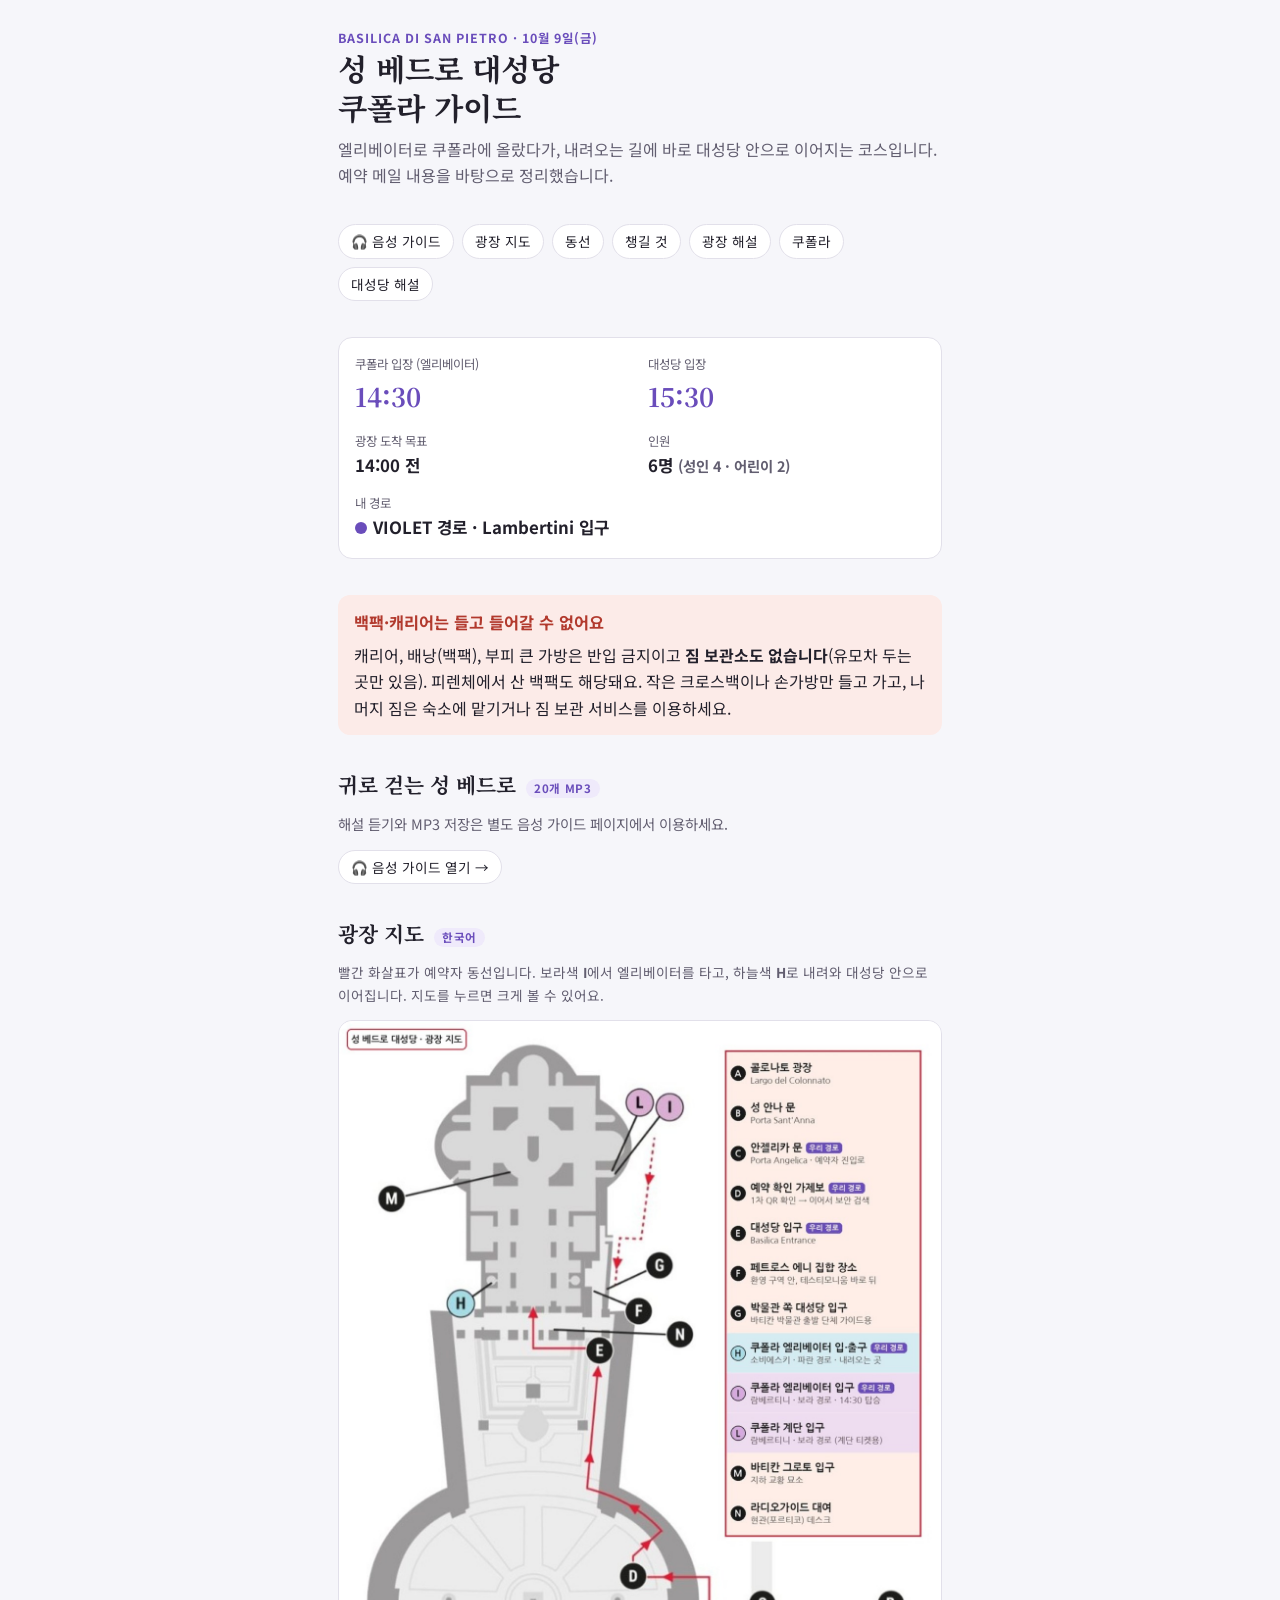
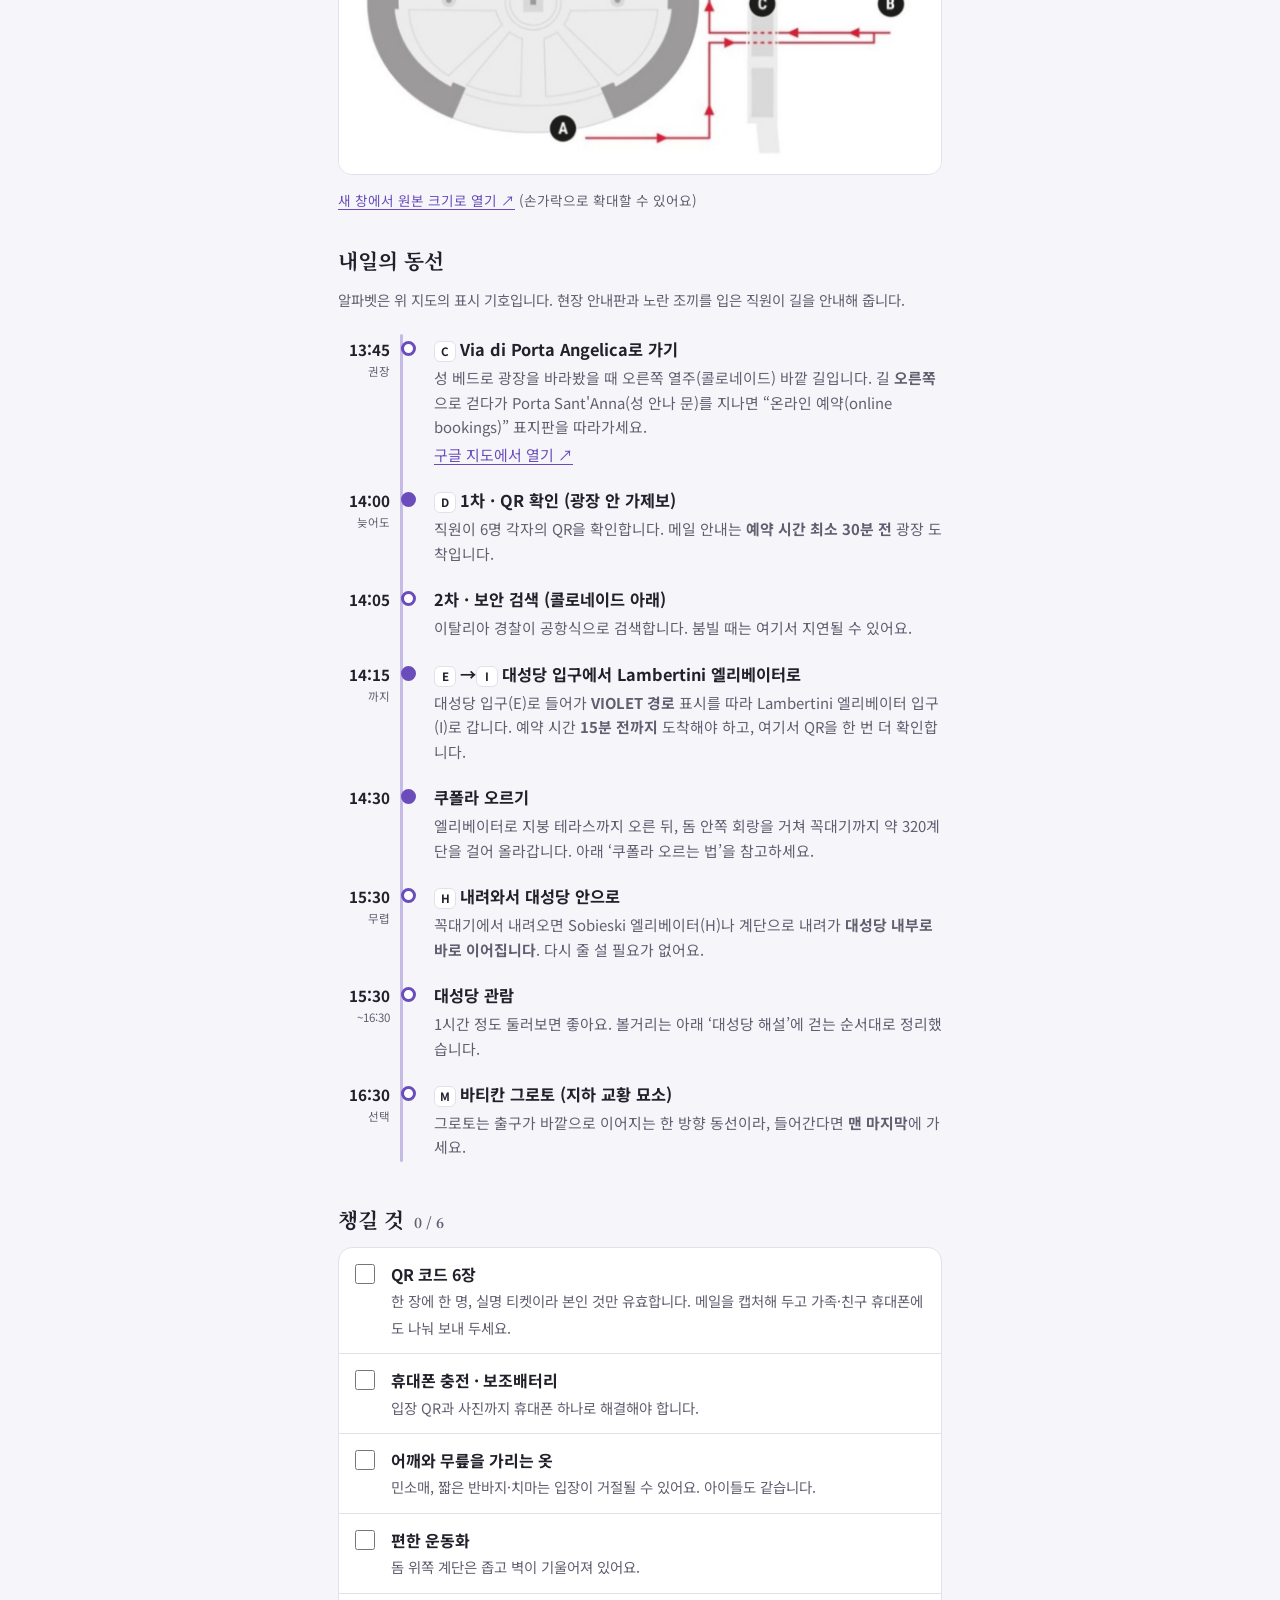
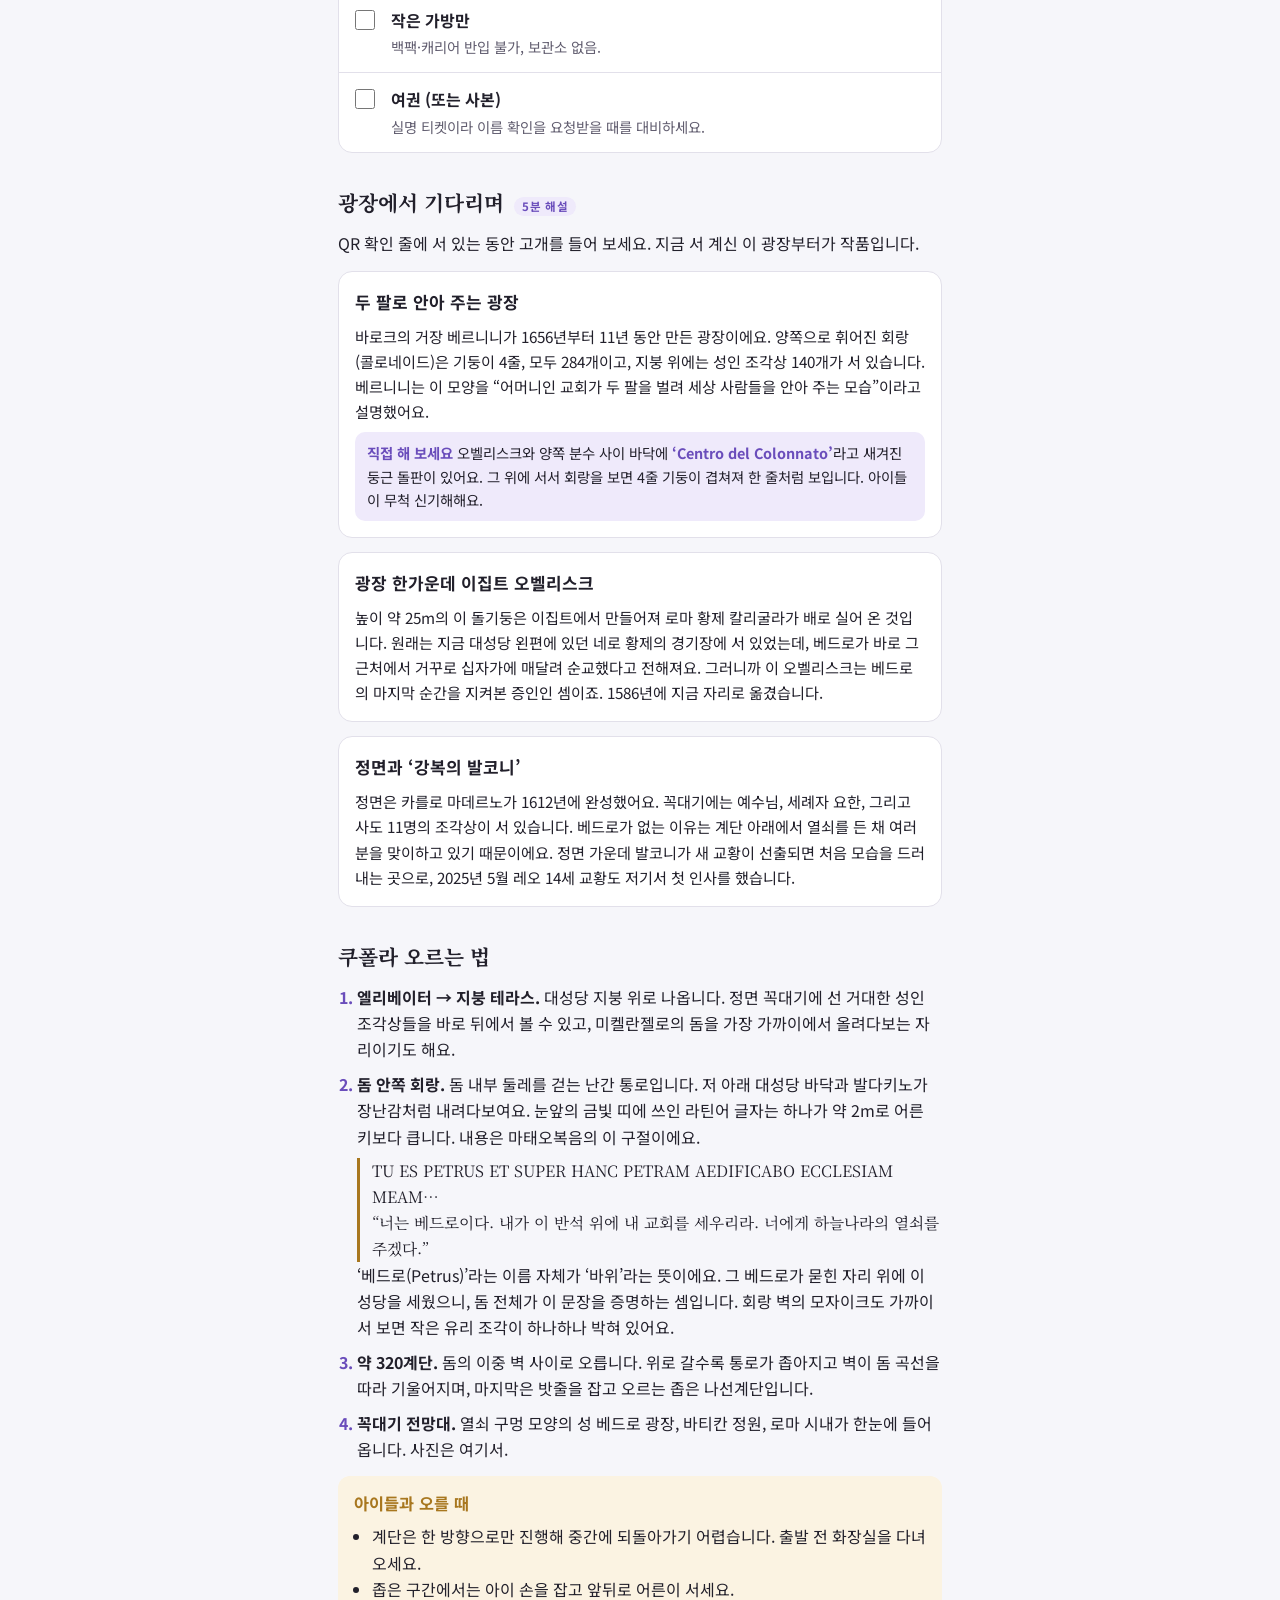
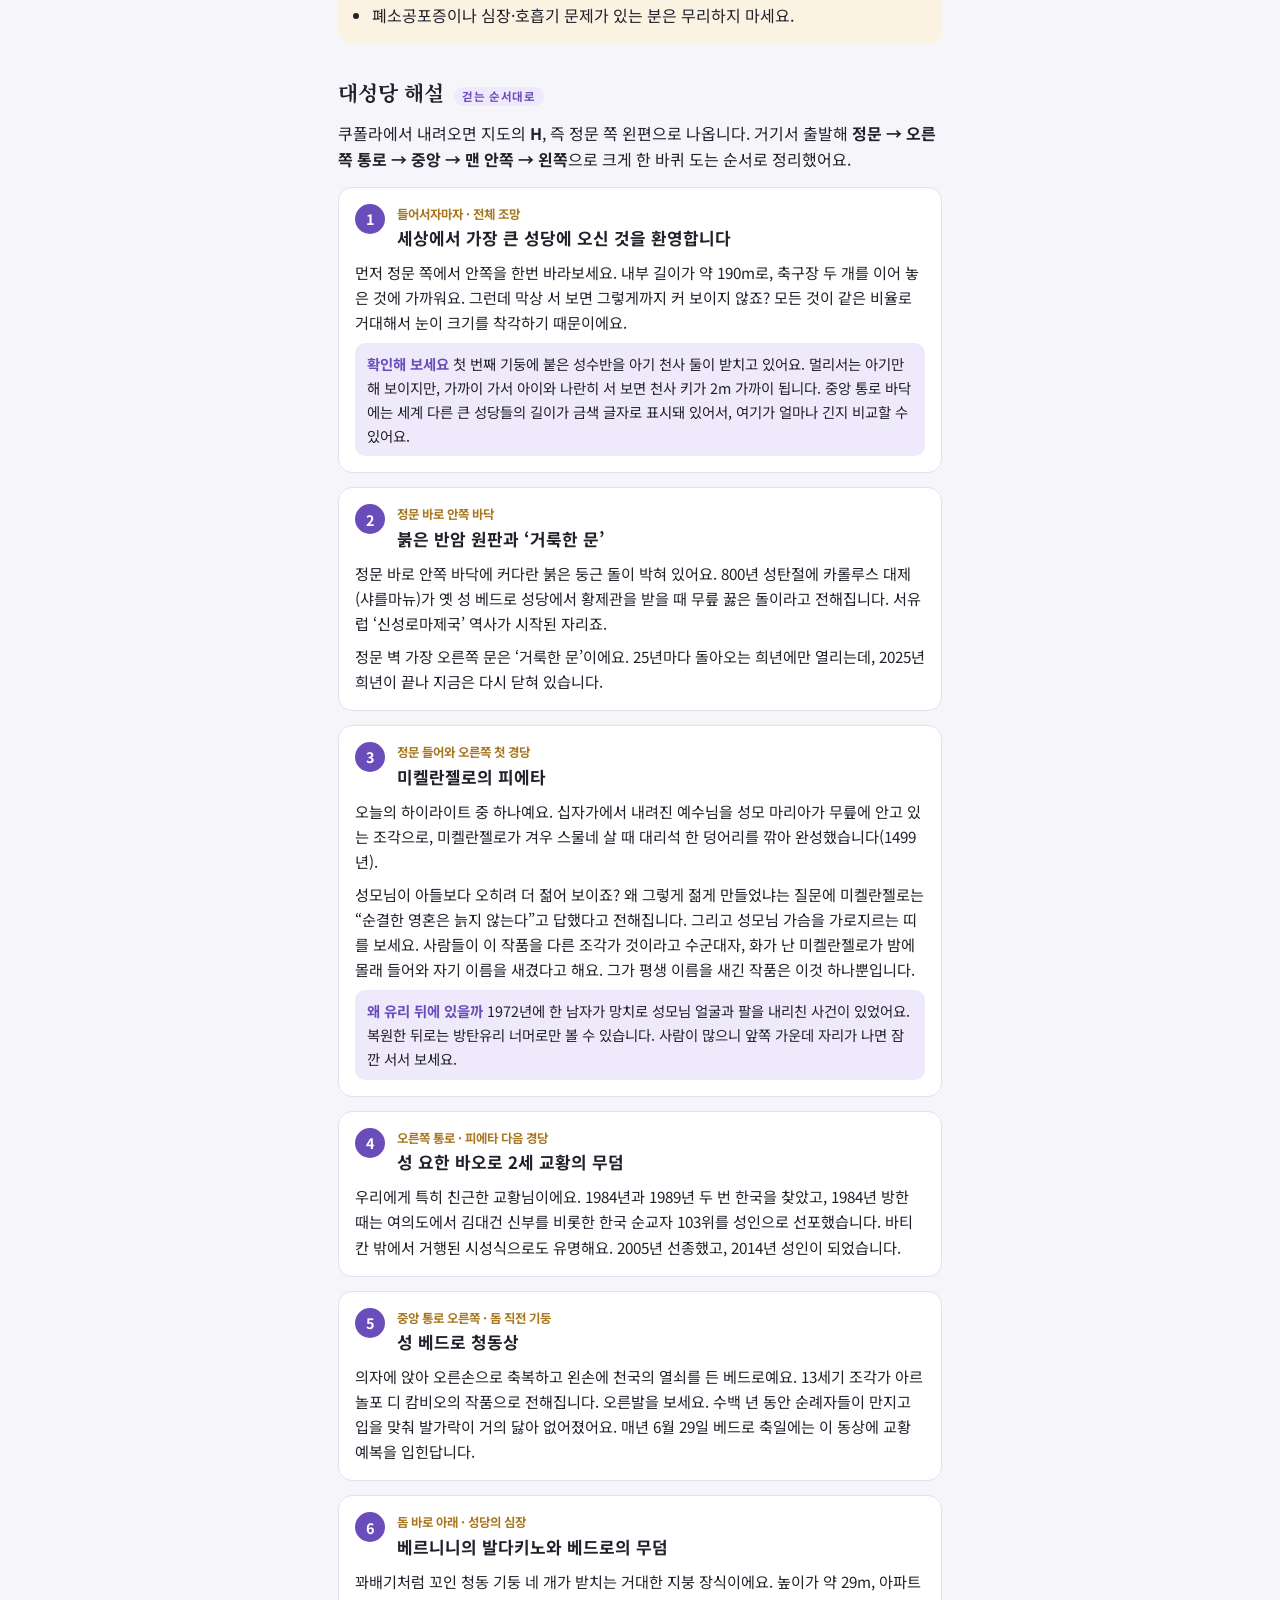
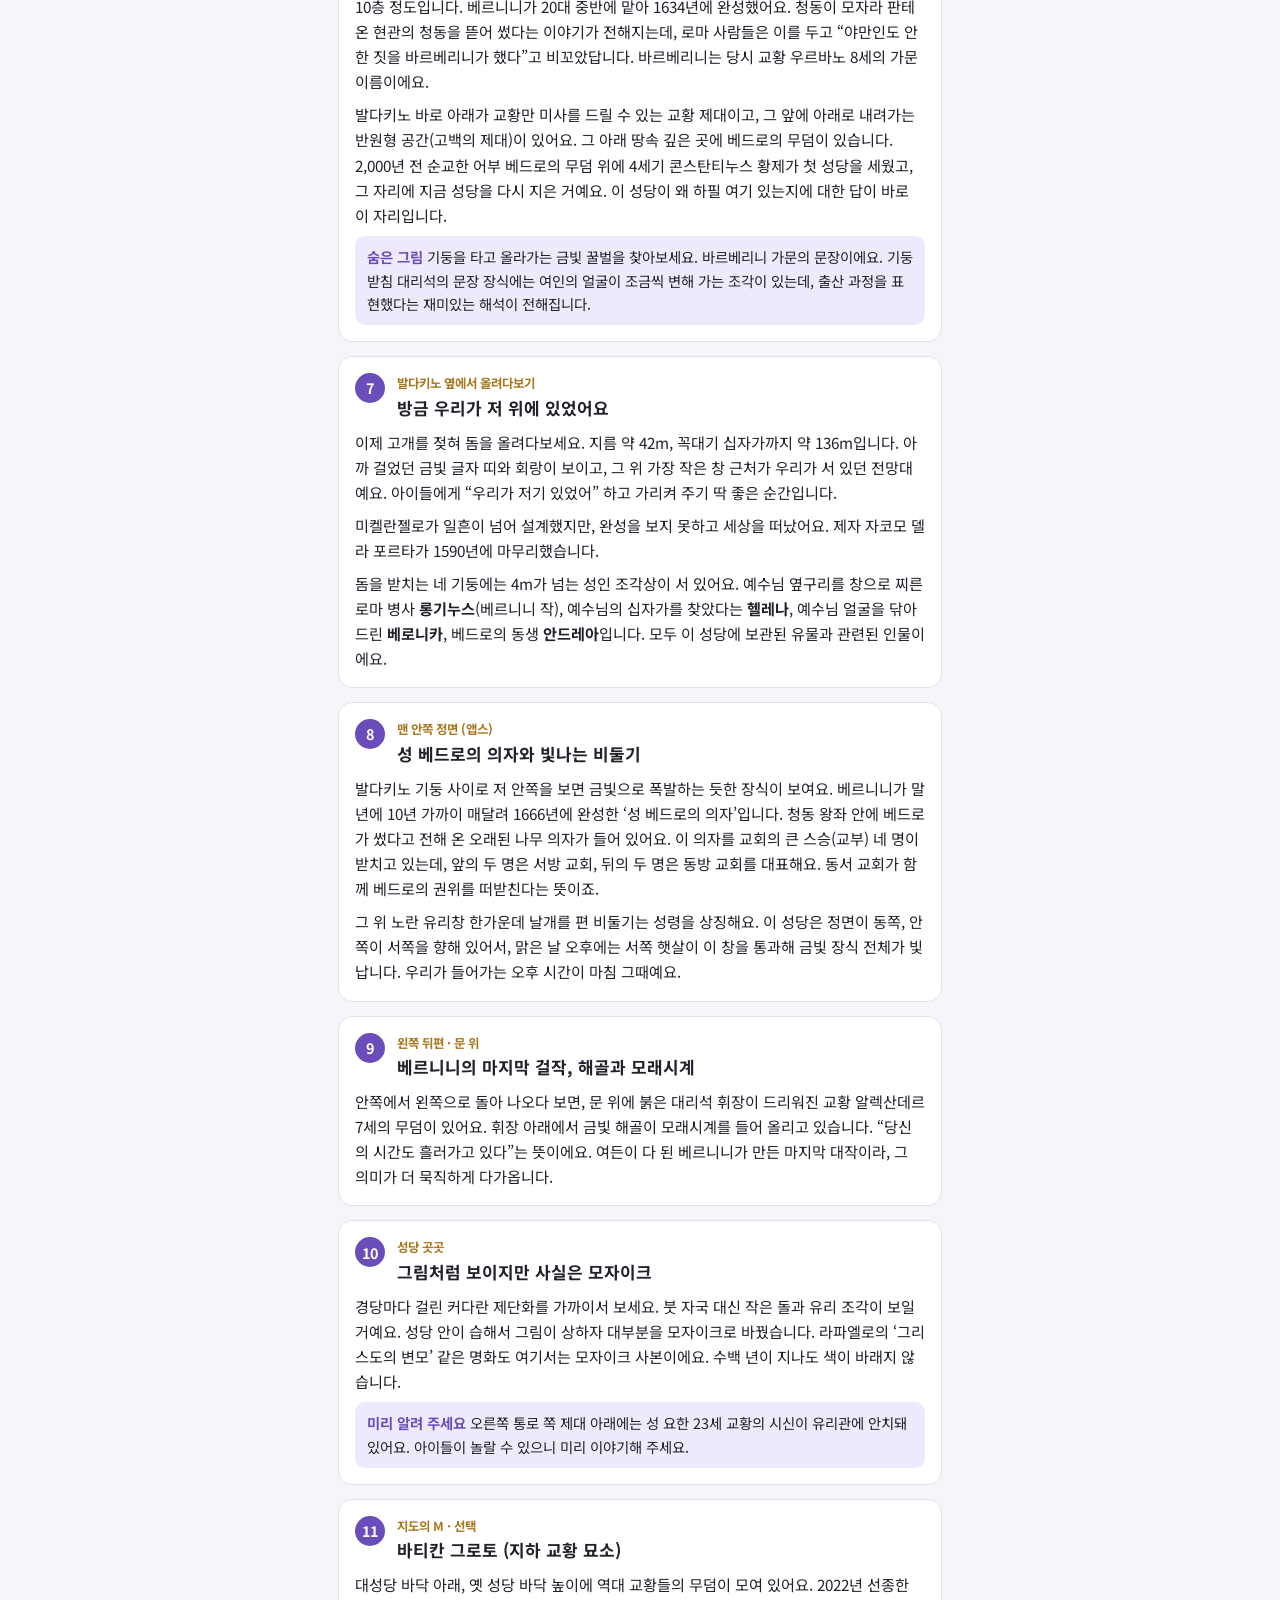
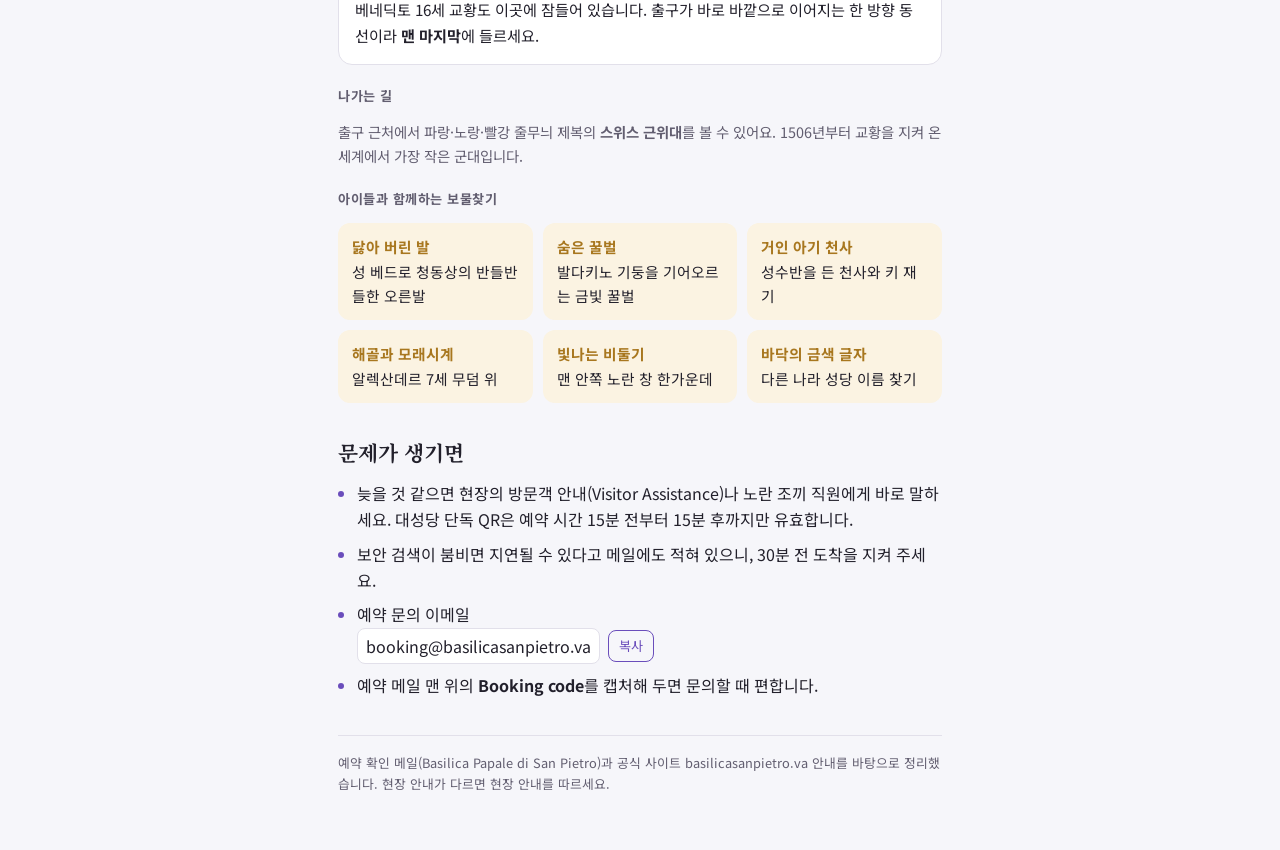
==== commit 36577d1a: "Move audio dashboard to separate page and link from visitor guide" ====
--- a/st-peters-audio/index.html
+++ b/st-peters-audio/index.html
@@ -136,7 +136,7 @@
 </header>
 
 <nav class="jump" aria-label="바로가기">
-  <a href="#audio-guide">🎧 음성 가이드</a><a href="#map">광장 지도</a><a href="#h-time">동선</a><a href="#h-check">챙길 것</a><a href="#square">광장 해설</a><a href="#h-dome">쿠폴라</a><a href="#tour">대성당 해설</a>
+  <a href="audio.html">🎧 음성 가이드</a><a href="#map">광장 지도</a><a href="#h-time">동선</a><a href="#h-check">챙길 것</a><a href="#square">광장 해설</a><a href="#h-dome">쿠폴라</a><a href="#tour">대성당 해설</a>
 </nav>
 
 <div class="facts" role="group" aria-label="예약 요약">
@@ -152,7 +152,7 @@
   <p>캐리어, 배낭(백팩), 부피 큰 가방은 반입 금지이고 <b>짐 보관소도 없습니다</b>(유모차 두는 곳만 있음). 피렌체에서 산 백팩도 해당돼요. 작은 크로스백이나 손가방만 들고 가고, 나머지 짐은 숙소에 맡기거나 짐 보관 서비스를 이용하세요.</p>
 </div>
 
-<section id="audio-guide" aria-labelledby="h-audio"><h2 id="h-audio">귀로 걷는 성 베드로 <span class="tag">20개 MP3</span></h2><p class="muted">총 약 16분 · 한국어 음성. 항목을 누르면 바로 재생됩니다. 해설은 듣기 편하게 재구성했으며, 아래 원문과 표현이 다를 수 있어요.</p><div class="audio-actions"><button id="a-start">▶ 처음부터 듣기</button><button id="a-resume" hidden>이어서 듣기</button><a href="audio-list.m3u" download>재생목록 저장</a></div><p class="muted">오프라인으로 들으려면 각 항목의 <b>MP3 저장</b>을 눌러 주세요. 재생목록 파일만으로는 오프라인 재생이 되지 않습니다.</p><p id="a-progress" class="muted"></p><nav id="a-filters" aria-label="음성 구역 선택"><button data-group="전체" class="selected">전체</button><button data-group="광장">광장</button><button data-group="쿠폴라">쿠폴라</button><button data-group="대성당">성당 내부</button><button data-group="마무리">마무리</button></nav><input id="a-search" type="search" placeholder="해설 찾기 — 피에타, 꿀벌…" aria-label="해설 검색"><div id="a-cards"></div><p id="a-empty" hidden>검색 결과가 없습니다.</p></section>
+<section id="audio-guide" aria-label="음성 가이드 바로가기"><h2>귀로 걷는 성 베드로 <span class="tag">20개 MP3</span></h2><p class="muted">해설 듣기와 MP3 저장은 별도 음성 가이드 페이지에서 이용하세요.</p><nav class="jump"><a href="audio.html">🎧 음성 가이드 열기 →</a></nav></section>
 <section aria-labelledby="h-map" id="map">
   <h2 id="h-map">광장 지도 <span class="tag">한국어</span></h2>
   <p class="maphint">빨간 화살표가 예약자 동선입니다. 보라색 <b>I</b>에서 엘리베이터를 타고, 하늘색 <b>H</b>로 내려와 대성당 안으로 이어집니다. 지도를 누르면 크게 볼 수 있어요.</p>
@@ -379,4 +379,4 @@
 })();
 </script>
 
-<aside id="a-player" hidden aria-label="오디오 재생기"><div class="a-player-inner"><strong id="a-title"></strong><audio id="a-audio" controls preload="metadata"></audio><div class="a-player-controls"><button id="a-prev" aria-label="이전 해설">⏮</button><button id="a-back">−10초</button><button id="a-forward">+10초</button><button id="a-next" aria-label="다음 해설">⏭</button><label>속도 <select id="a-speed"><option value="0.85">0.85×</option><option value="1" selected>1×</option><option value="1.15">1.15×</option><option value="1.3">1.3×</option></select></label><button id="a-close">닫기</button></div><div class="a-options"><label><input id="a-auto" type="checkbox"> 연속 재생</label><button id="a-read">해설 보기</button><a id="a-download" download>MP3 저장 ↓</a></div><p id="a-error" role="status" hidden>음성을 불러오지 못했습니다. 연결을 확인한 뒤 다시 눌러 주세요.</p></div></aside><dialog id="a-dialog"><button id="a-dialog-close" aria-label="닫기">✕</button><h2 id="a-dialog-title"></h2><p id="a-dialog-text"></p><p class="look" id="a-dialog-tip"></p></dialog><script src="audio-guide.js"></script></body></html>+</body></html>
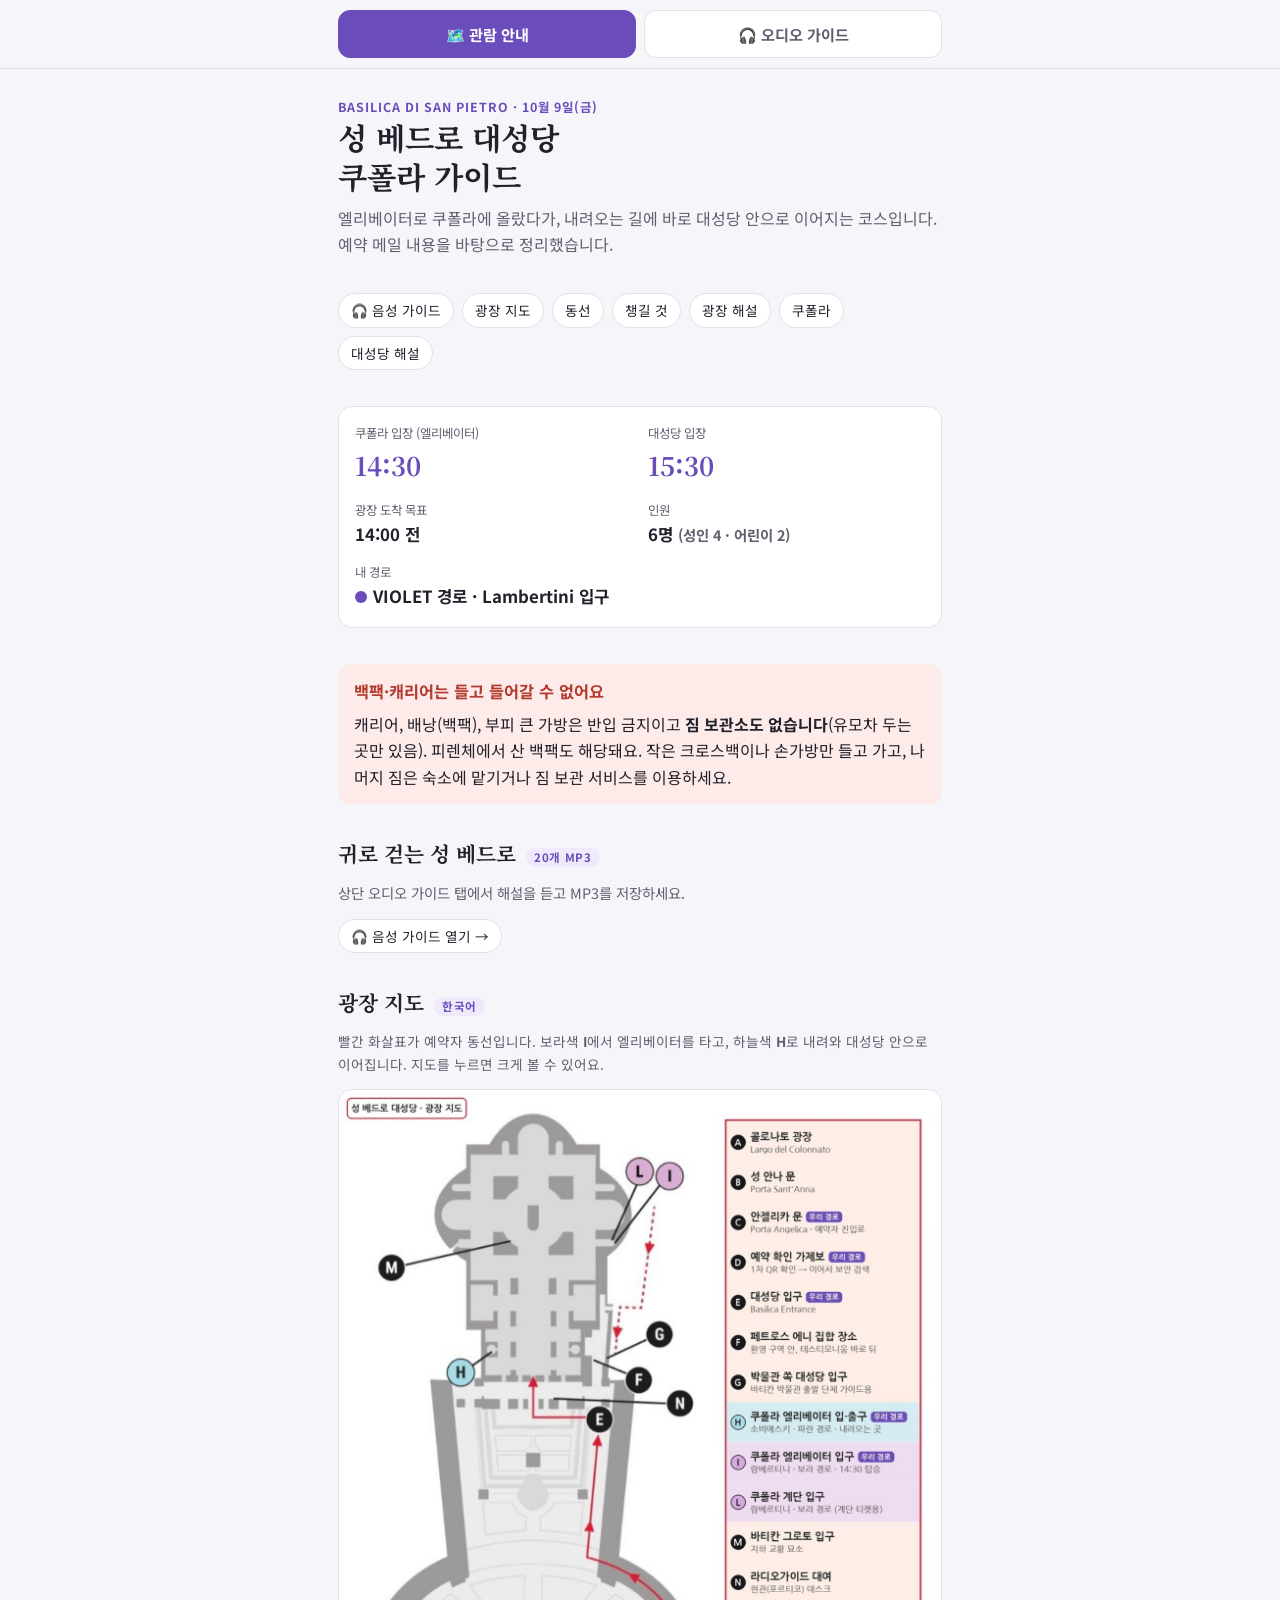
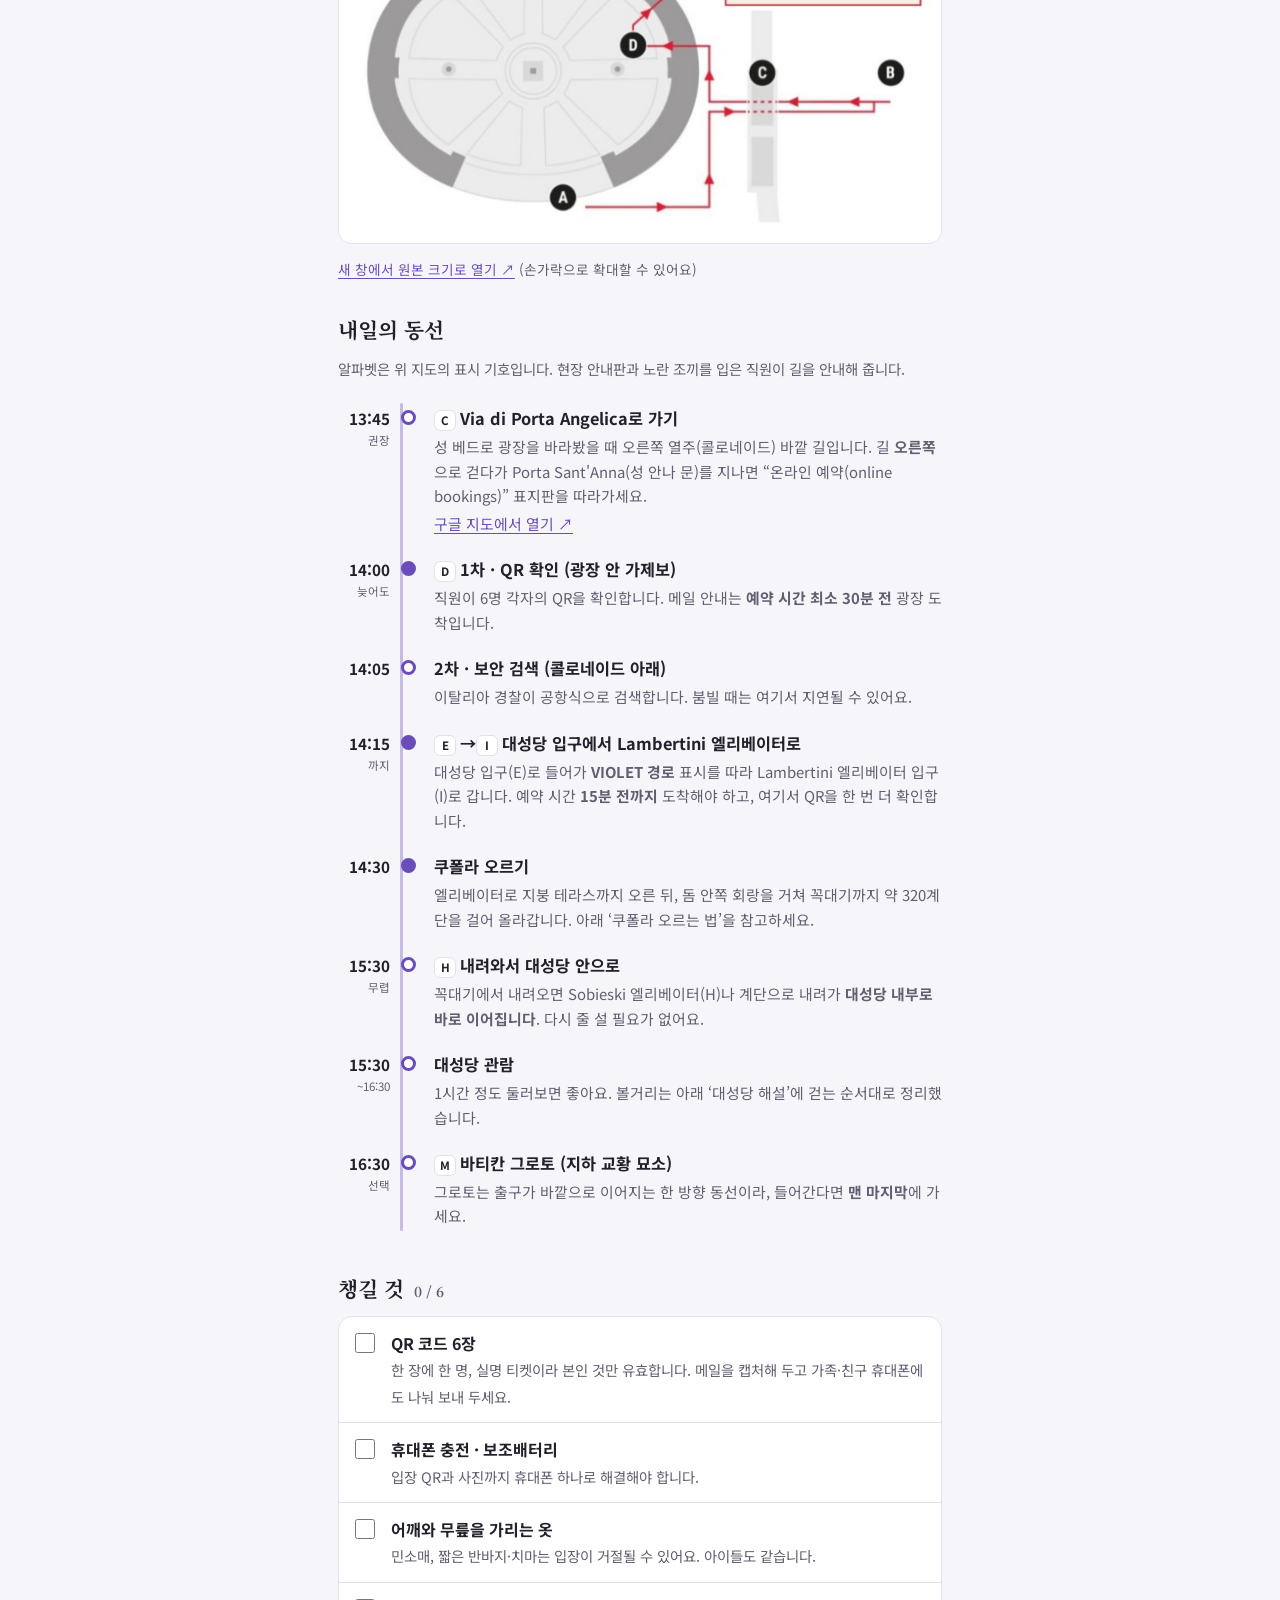
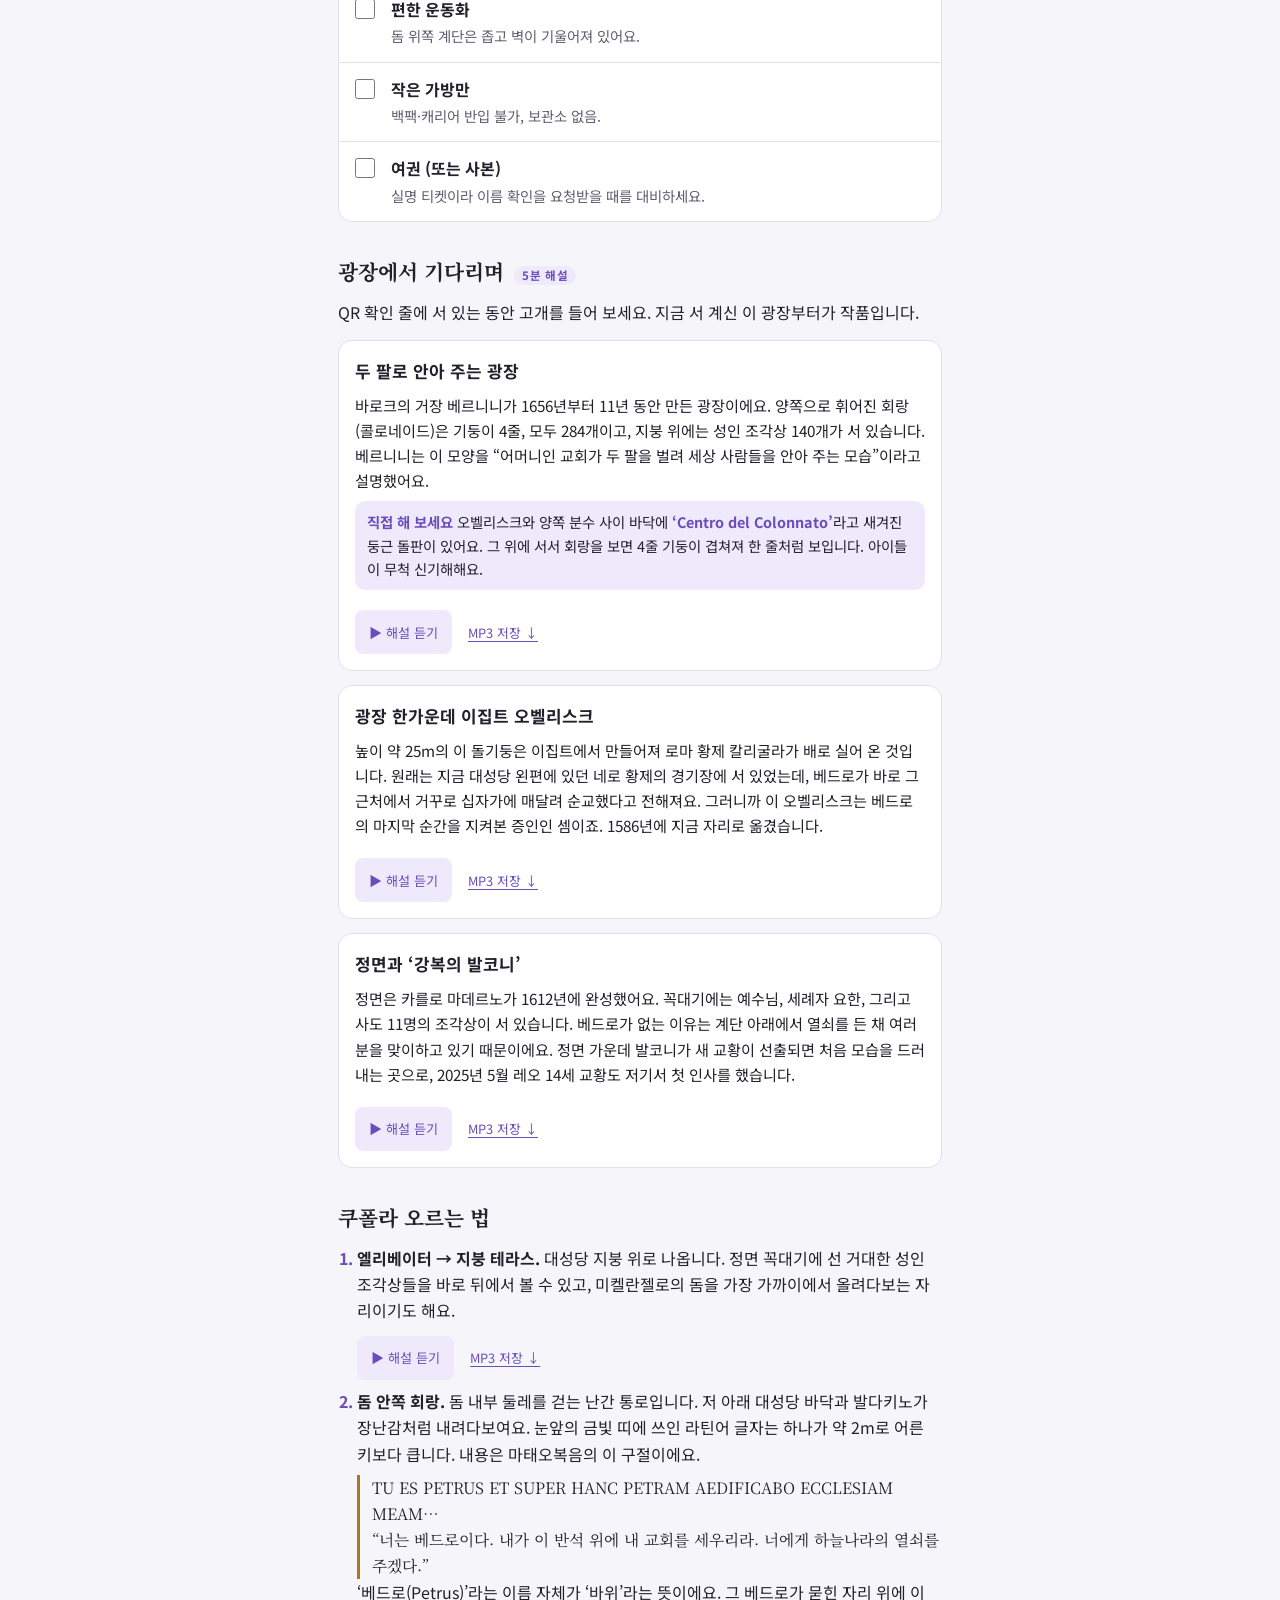
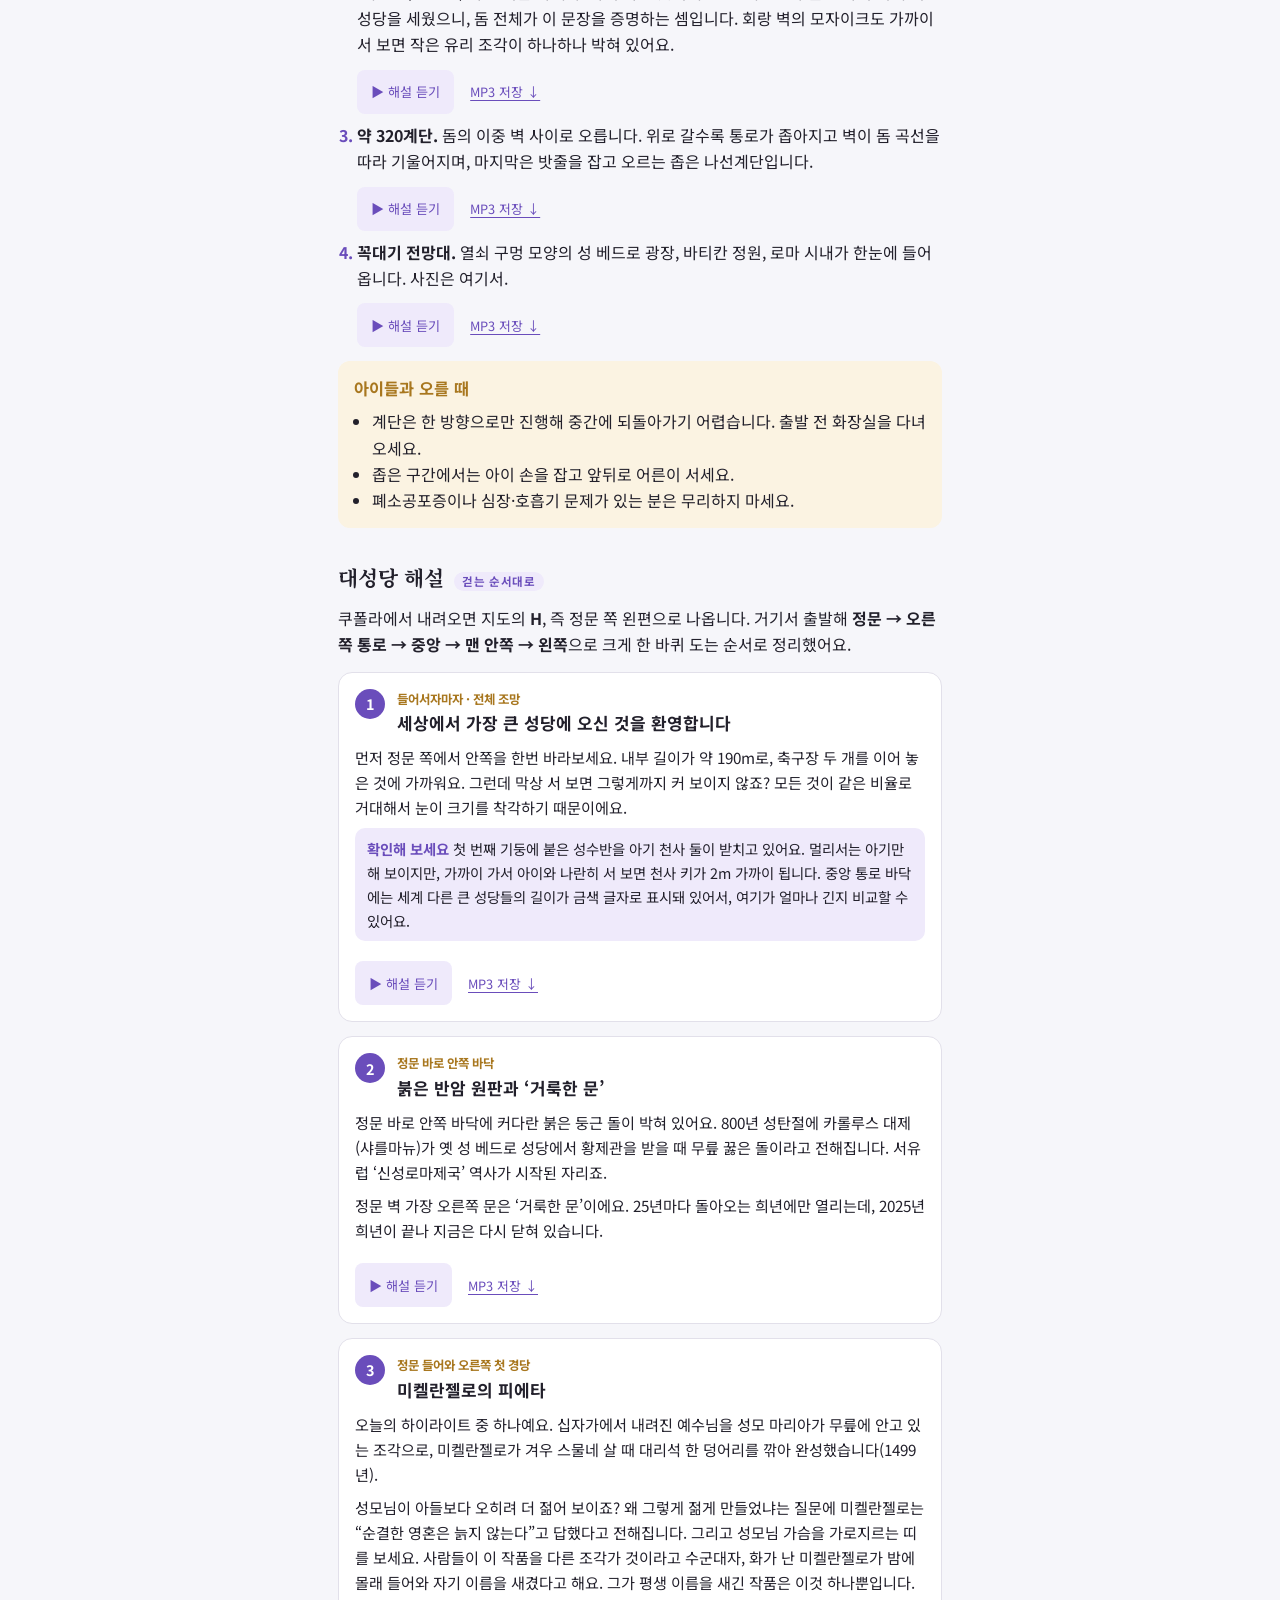
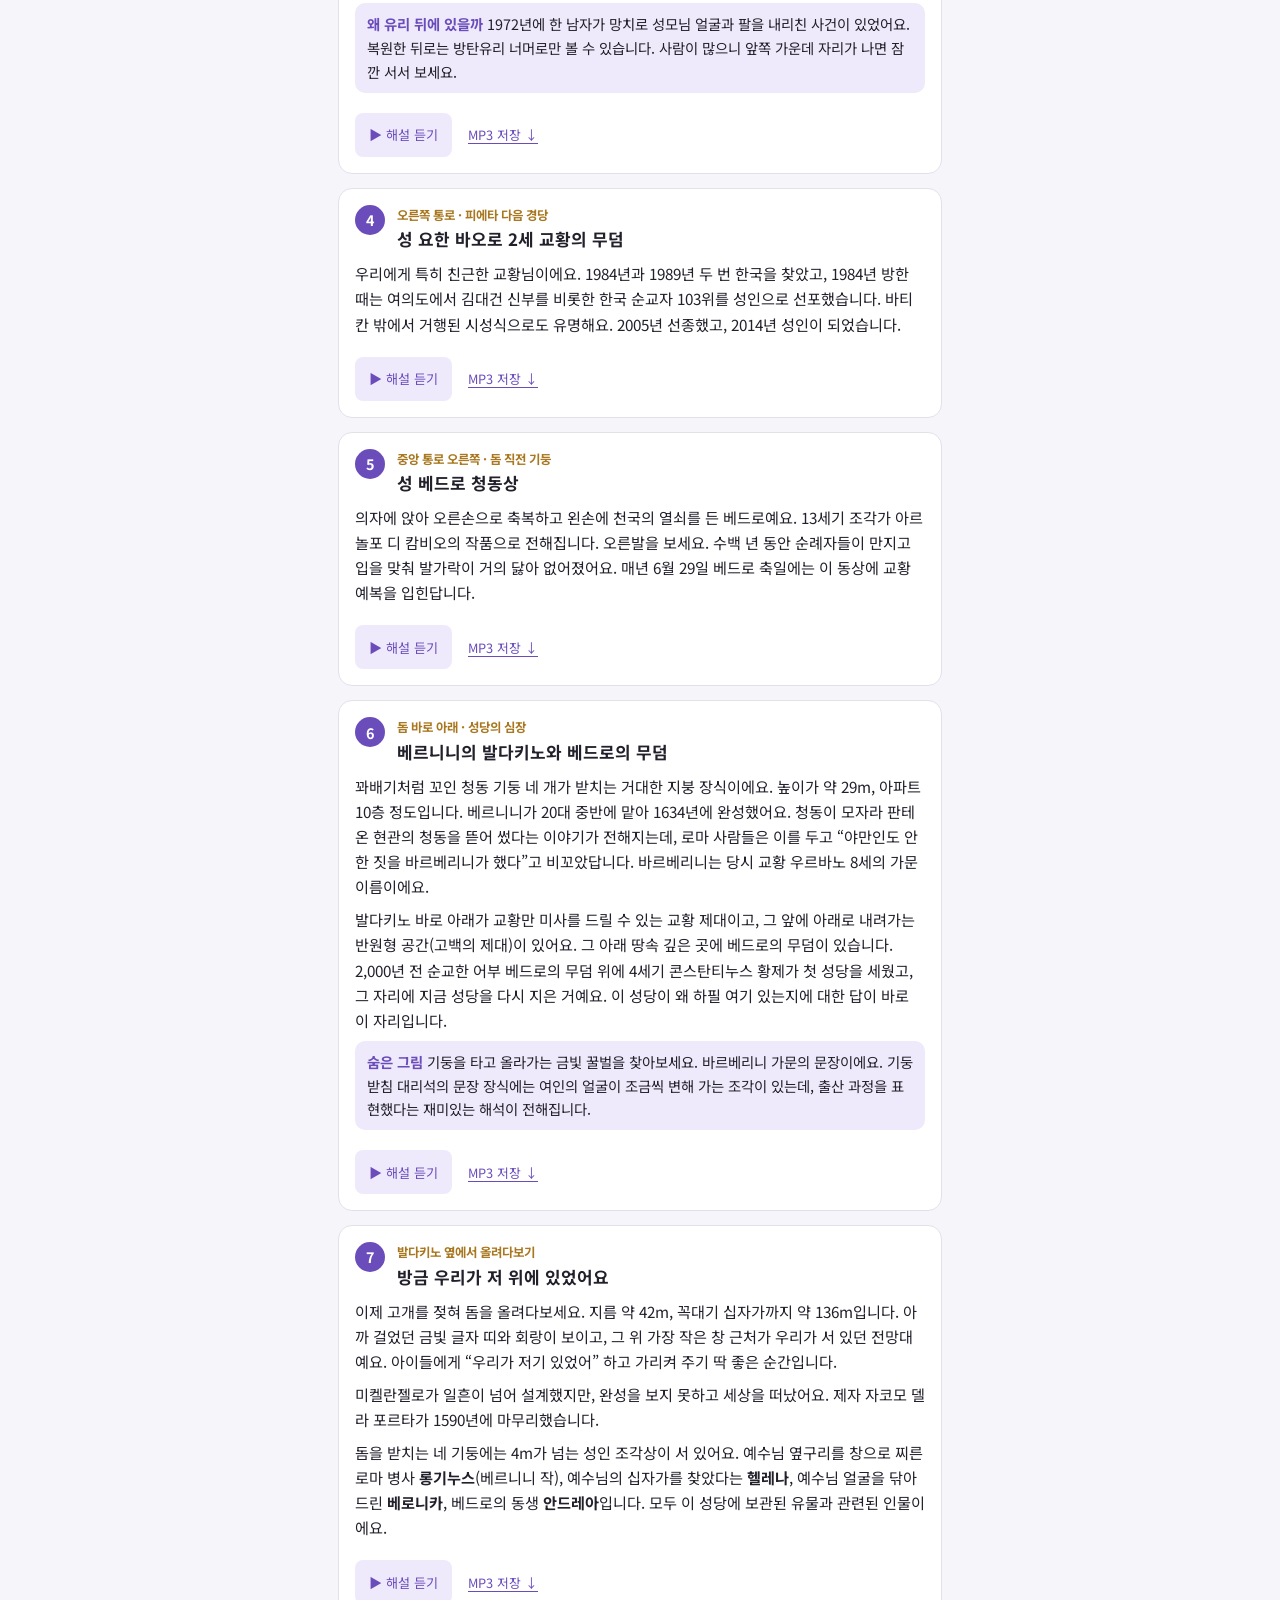
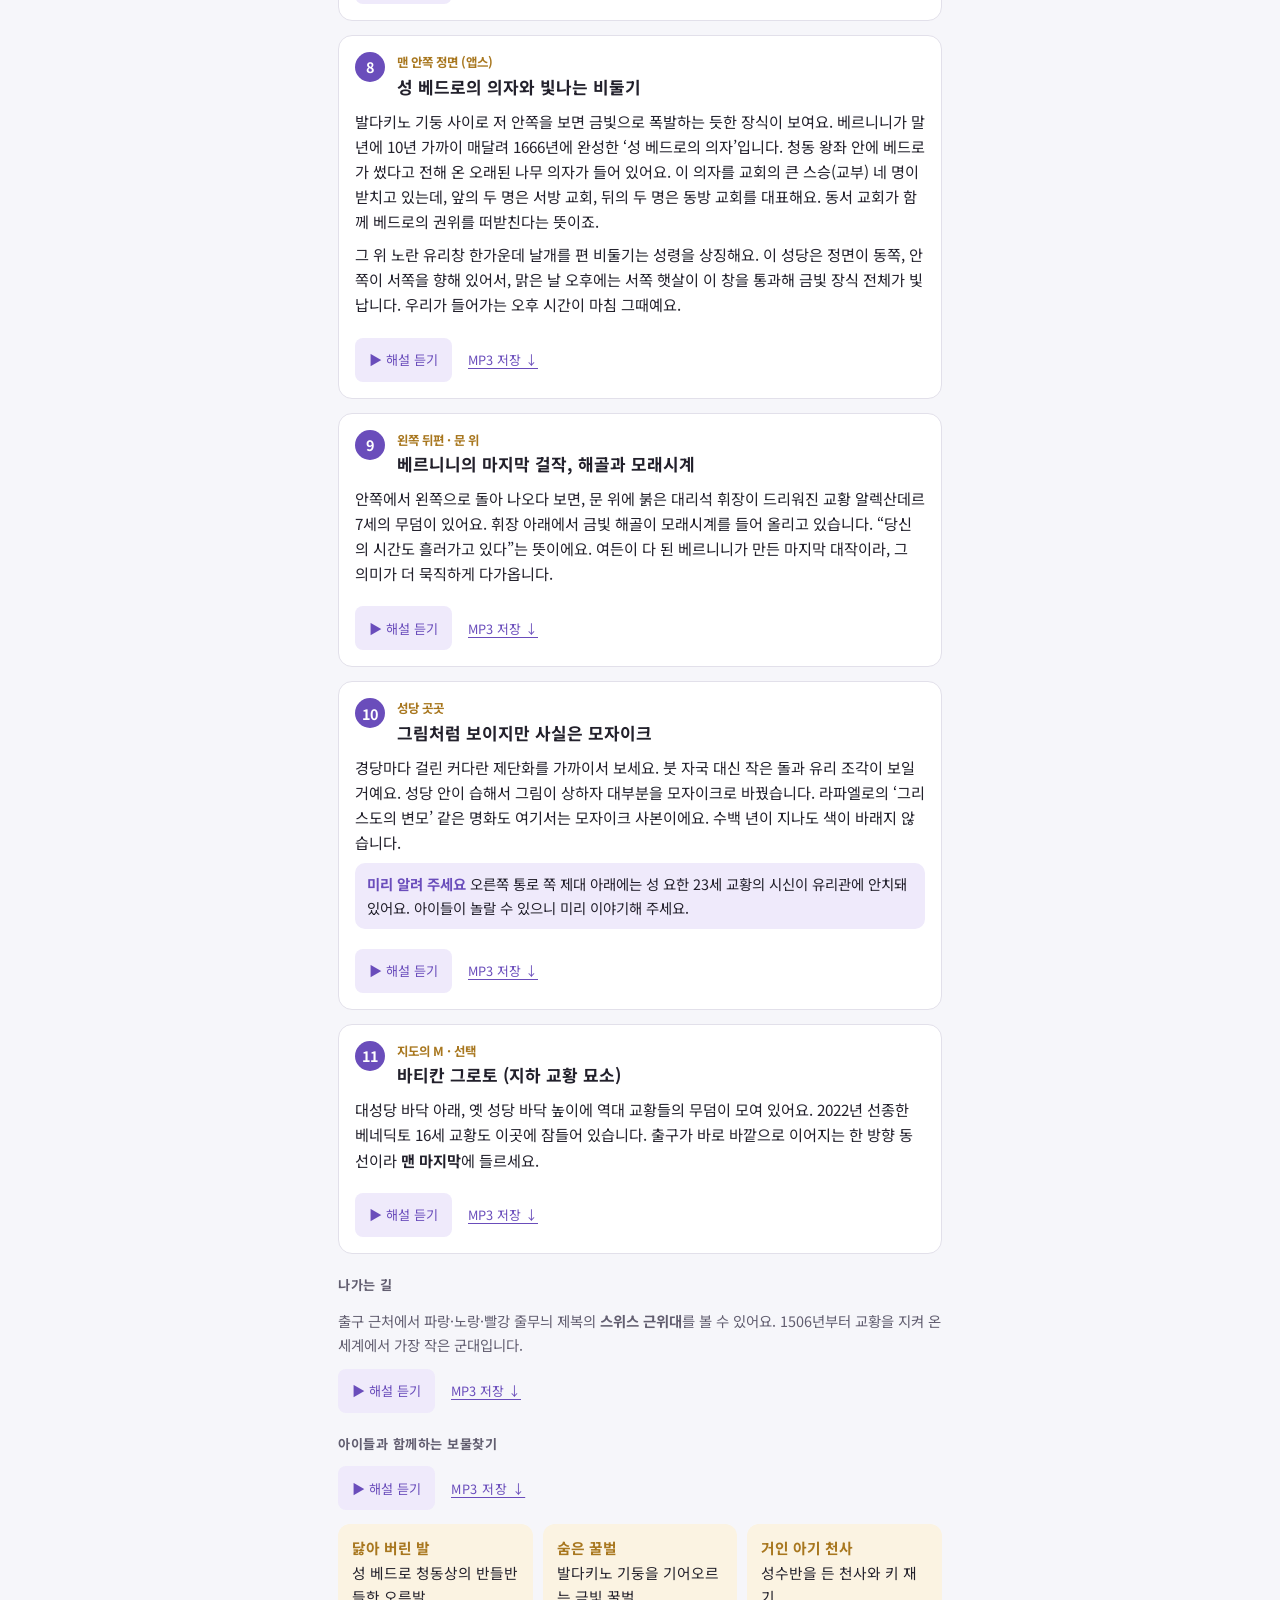
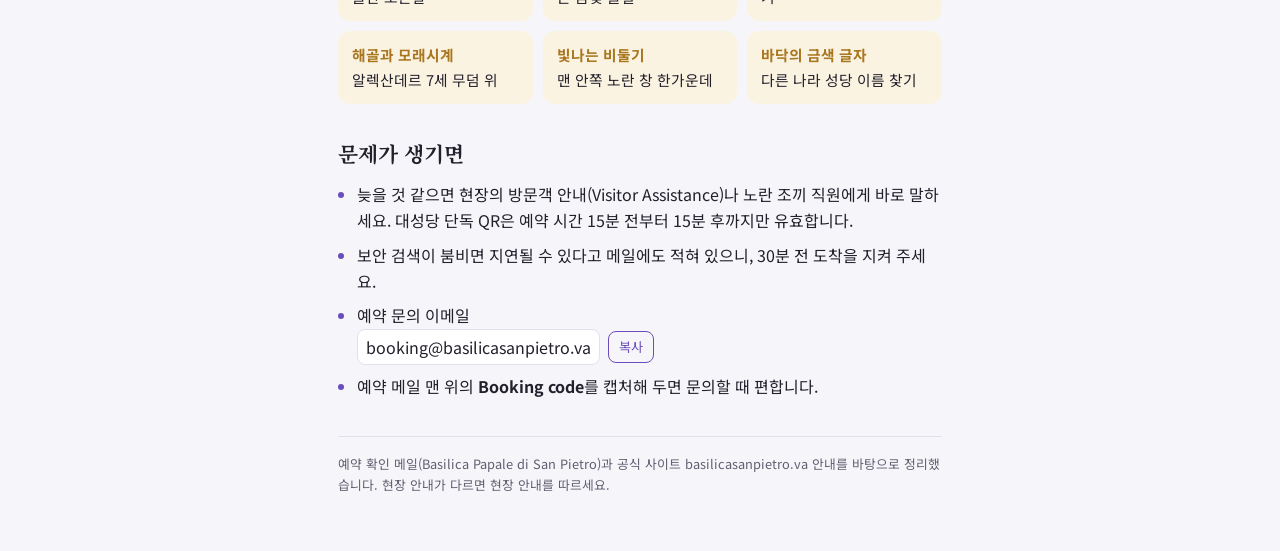
==== commit e73dc436: "Connect visitor and audio guide as persistent tabs on one page" ====
--- a/st-peters-audio/index.html
+++ b/st-peters-audio/index.html
@@ -127,7 +127,13 @@
 @media (prefers-reduced-motion:reduce){*{transition:none!important}}
 </style>
 
-<div class="wrap">
+<style>
+.page-tabs{position:sticky;top:0;z-index:45;background:var(--bg);border-bottom:1px solid var(--line);padding:10px 18px}
+.page-tabs-inner{max-width:604px;margin:auto;display:grid;grid-template-columns:1fr 1fr;gap:8px}
+.page-tabs button{font:700 .95rem var(--body);min-height:48px;padding:10px;border:1px solid var(--line);border-radius:12px;background:var(--surface);color:var(--muted);cursor:pointer}
+.page-tabs button[aria-selected="true"]{background:var(--violet);color:#fff;border-color:var(--violet)}
+.tab-panel{scroll-margin-top:84px}html{scroll-padding-top:84px}
+</style><nav class="page-tabs" aria-label="가이드 탭"><div class="page-tabs-inner" role="tablist"><button id="tab-guide" role="tab" aria-selected="true" aria-controls="panel-guide" tabindex="0">🗺️ 관람 안내</button><button id="tab-listen" role="tab" aria-selected="false" aria-controls="panel-listen" tabindex="-1">🎧 오디오 가이드</button></div></nav><div id="panel-guide" class="tab-panel" role="tabpanel" aria-labelledby="tab-guide"><div class="wrap">
 
 <header>
   <div class="eyebrow">BASILICA DI SAN PIETRO · 10월 9일(금)</div>
@@ -136,7 +142,7 @@
 </header>
 
 <nav class="jump" aria-label="바로가기">
-  <a href="audio.html">🎧 음성 가이드</a><a href="#map">광장 지도</a><a href="#h-time">동선</a><a href="#h-check">챙길 것</a><a href="#square">광장 해설</a><a href="#h-dome">쿠폴라</a><a href="#tour">대성당 해설</a>
+  <a href="#listen" data-open-audio>🎧 음성 가이드</a><a href="#map">광장 지도</a><a href="#h-time">동선</a><a href="#h-check">챙길 것</a><a href="#square">광장 해설</a><a href="#h-dome">쿠폴라</a><a href="#tour">대성당 해설</a>
 </nav>
 
 <div class="facts" role="group" aria-label="예약 요약">
@@ -152,7 +158,7 @@
   <p>캐리어, 배낭(백팩), 부피 큰 가방은 반입 금지이고 <b>짐 보관소도 없습니다</b>(유모차 두는 곳만 있음). 피렌체에서 산 백팩도 해당돼요. 작은 크로스백이나 손가방만 들고 가고, 나머지 짐은 숙소에 맡기거나 짐 보관 서비스를 이용하세요.</p>
 </div>
 
-<section id="audio-guide" aria-label="음성 가이드 바로가기"><h2>귀로 걷는 성 베드로 <span class="tag">20개 MP3</span></h2><p class="muted">해설 듣기와 MP3 저장은 별도 음성 가이드 페이지에서 이용하세요.</p><nav class="jump"><a href="audio.html">🎧 음성 가이드 열기 →</a></nav></section>
+<section id="audio-entry" aria-label="음성 가이드 바로가기"><h2>귀로 걷는 성 베드로 <span class="tag">20개 MP3</span></h2><p class="muted">상단 오디오 가이드 탭에서 해설을 듣고 MP3를 저장하세요.</p><nav class="jump"><a href="#listen" data-open-audio>🎧 음성 가이드 열기 →</a></nav></section>
 <section aria-labelledby="h-map" id="map">
   <h2 id="h-map">광장 지도 <span class="tag">한국어</span></h2>
   <p class="maphint">빨간 화살표가 예약자 동선입니다. 보라색 <b>I</b>에서 엘리베이터를 타고, 하늘색 <b>H</b>로 내려와 대성당 안으로 이어집니다. 지도를 누르면 크게 볼 수 있어요.</p>
@@ -354,6 +360,7 @@
 <footer>예약 확인 메일(Basilica Papale di San Pietro)과 공식 사이트 basilicasanpietro.va 안내를 바탕으로 정리했습니다. 현장 안내가 다르면 현장 안내를 따르세요.</footer>
 </div>
 
+</div><div id="panel-listen" class="tab-panel" role="tabpanel" aria-labelledby="tab-listen" hidden><main class="wrap"><section id="audio-guide" aria-labelledby="h-audio"><h1 id="h-audio">귀로 걷는 성 베드로 <span class="tag">20개 MP3</span></h1><p class="muted">총 약 16분 · 한국어 음성. 항목을 누르면 바로 재생됩니다. 해설은 듣기 편하게 재구성했으며, 관람 안내의 원문과 표현이 다를 수 있어요.</p><div class="audio-actions"><button id="a-start">▶ 처음부터 듣기</button><button id="a-resume" hidden>이어서 듣기</button><a href="audio-list.m3u" download>재생목록 저장</a></div><p class="muted">오프라인으로 들으려면 각 항목의 <b>MP3 저장</b>을 눌러 주세요. 재생목록 파일만으로는 오프라인 재생이 되지 않습니다.</p><p id="a-progress" class="muted"></p><nav id="a-filters" aria-label="음성 구역 선택"><button data-group="전체" class="selected">전체</button><button data-group="광장">광장</button><button data-group="쿠폴라">쿠폴라</button><button data-group="대성당">성당 내부</button><button data-group="마무리">마무리</button></nav><input id="a-search" type="search" placeholder="해설 찾기 — 피에타, 꿀벌…" aria-label="해설 검색"><div id="a-cards"></div><p id="a-empty" hidden>검색 결과가 없습니다.</p></section></main></div>
 <script>
 (function(){
   var KEY='stpeter-check-v1', boxes=[].slice.call(document.querySelectorAll('#checklist input')), prog=document.getElementById('progress'), saved={};
@@ -379,4 +386,31 @@
 })();
 </script>
 
-</body></html>+<aside id="a-player" hidden aria-label="오디오 재생기"><div class="a-player-inner"><strong id="a-title"></strong><audio id="a-audio" controls preload="metadata"></audio><div class="a-player-controls"><button id="a-prev" aria-label="이전 해설">⏮</button><button id="a-back">−10초</button><button id="a-forward">+10초</button><button id="a-next" aria-label="다음 해설">⏭</button><label>속도 <select id="a-speed"><option value="0.85">0.85×</option><option value="1" selected>1×</option><option value="1.15">1.15×</option><option value="1.3">1.3×</option></select></label><button id="a-close">닫기</button></div><div class="a-options"><label><input id="a-auto" type="checkbox"> 연속 재생</label><button id="a-read">해설 보기</button><a id="a-download" download>MP3 저장 ↓</a></div><p id="a-error" role="status" hidden>음성을 불러오지 못했습니다. 연결을 확인한 뒤 다시 눌러 주세요.</p></div></aside><dialog id="a-dialog"><button id="a-dialog-close" aria-label="닫기">✕</button><h2 id="a-dialog-title"></h2><p id="a-dialog-text"></p><p class="look" id="a-dialog-tip"></p></dialog><script src="audio-guide.js"></script><script>
+(()=>{
+ const tabs=[document.getElementById('tab-guide'),document.getElementById('tab-listen')];
+ const panels=[document.getElementById('panel-guide'),document.getElementById('panel-listen')];
+ const positions=[0,0];let current=0;
+ function select(n,remember=true){
+  if(n!==current){positions[current]=window.scrollY;current=n;
+   panels.forEach((p,i)=>p.hidden=i!==n);
+   tabs.forEach((t,i)=>{t.setAttribute('aria-selected',String(i===n));t.tabIndex=i===n?0:-1});
+   window.scrollTo(0,positions[n]);
+  }
+  if(remember)history.replaceState(null,'',n?'#listen':'#guide');
+ }
+ function fromHash(){
+  const h=location.hash;
+  select(h==='#listen'||h==='#audio-guide'?1:0,false);
+  if(h&&!['#listen','#guide','#audio-guide'].includes(h)){
+   const el=document.getElementById(h.slice(1));if(el)el.scrollIntoView();
+  }
+ }
+ tabs.forEach((t,i)=>{
+  t.onclick=()=>select(i);
+  t.onkeydown=e=>{let n;if(e.key==='ArrowRight'||e.key==='ArrowLeft')n=1-i;else if(e.key==='Home')n=0;else if(e.key==='End')n=1;else return;e.preventDefault();select(n);tabs[n].focus()};
+ });
+ document.querySelectorAll('[data-open-audio]').forEach(a=>a.onclick=e=>{e.preventDefault();select(1)});
+ window.addEventListener('hashchange',fromHash);fromHash();
+})();
+</script></body></html>
